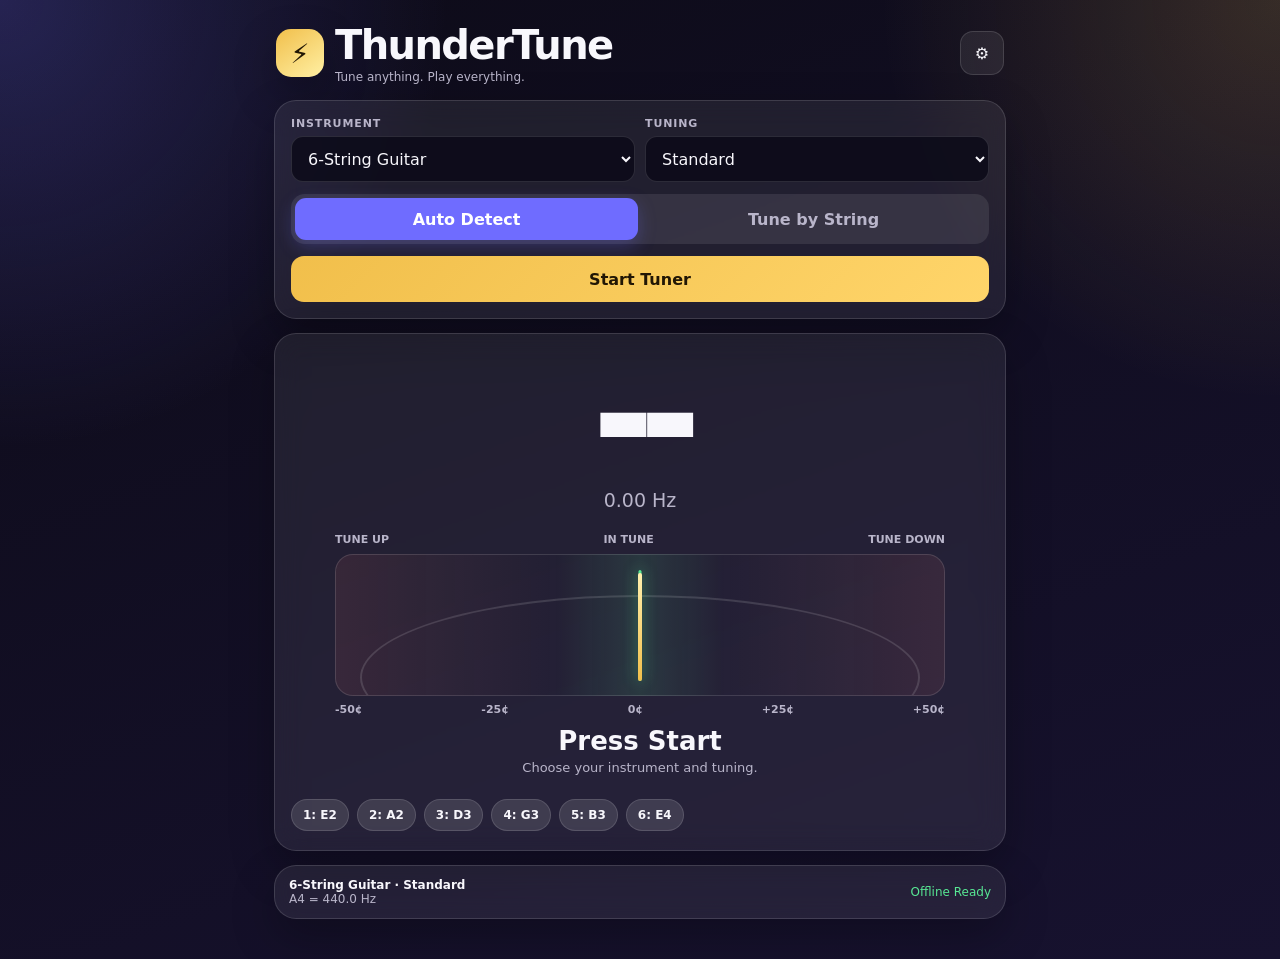
==== index.html @ f3e346d0 "Add files via upload" ====
<!DOCTYPE html>
<html lang="en">
<head>
  <meta charset="UTF-8" />
  <meta name="viewport" content="width=device-width, initial-scale=1, viewport-fit=cover" />
  <meta name="theme-color" content="#15112d" />
  <meta name="apple-mobile-web-app-capable" content="yes" />
  <meta name="apple-mobile-web-app-status-bar-style" content="black-translucent" />
  <meta name="apple-mobile-web-app-title" content="ThunderTune" />
  <link rel="manifest" href="manifest.json" />
  <link rel="apple-touch-icon" href="icons/icon-192.png" />
  <link rel="icon" href="icons/icon-192.png" />
  <link rel="stylesheet" href="styles.css" />
  <title>ThunderTune</title>
</head>
<body data-theme="thunder">
  <div class="app-shell">
    <header class="topbar">
      <div class="brand">
        <div class="brand-mark">⚡</div>
        <div>
          <h1>ThunderTune</h1>
          <p>Tune anything. Play everything.</p>
        </div>
      </div>
      <div class="top-actions">
        <button id="installBtn" class="icon-button hidden" aria-label="Install ThunderTune">⬇</button>
        <button id="settingsBtn" class="icon-button" aria-label="Open settings">⚙</button>
      </div>
    </header>

    <main>
      <section class="panel setup-panel">
        <div class="field-grid">
          <div>
            <label for="instrumentSelect">Instrument</label>
            <select id="instrumentSelect"></select>
          </div>
          <div>
            <label for="tuningSelect">Tuning</label>
            <select id="tuningSelect"></select>
          </div>
        </div>

        <div id="recentSection" class="recent-section hidden">
          <div class="section-label">Recent</div>
          <div id="recentTunings" class="chip-row"></div>
        </div>

        <div class="mode-switch" role="group" aria-label="Tuning mode">
          <button id="autoModeBtn" class="mode-btn active">Auto Detect</button>
          <button id="stringModeBtn" class="mode-btn">Tune by String</button>
        </div>

        <button id="startButton" class="primary-button">Start Tuner</button>
      </section>

      <section class="panel tuner-panel">
        <div id="autoView">
          <div class="reading-top">
            <div id="note" class="note-display">--</div>
            <div id="frequency" class="frequency-display">0.00 Hz</div>
          </div>

          <div class="meter-wrap">
            <div class="meter-words">
              <span>TUNE UP</span>
              <span>IN TUNE</span>
              <span>TUNE DOWN</span>
            </div>
            <div class="meter">
              <div class="meter-arc"></div>
              <div class="center-line"></div>
              <div id="needle" class="needle"></div>
            </div>
            <div class="cent-scale">
              <span>-50¢</span><span>-25¢</span><span>0¢</span><span>+25¢</span><span>+50¢</span>
            </div>
          </div>

          <div id="status" class="status">Press Start</div>
          <div id="substatus" class="substatus">Choose your instrument and tuning.</div>
          <div id="stringChips" class="string-chips"></div>
        </div>

        <div id="stringView" class="hidden">
          <div class="headstock-layout">
            <div class="headstock-wrap">
              <svg id="headstockSvg" viewBox="0 0 320 560" role="img" aria-label="Interactive instrument headstock">
                <defs>
                  <linearGradient id="woodGrad" x1="0" x2="1">
                    <stop offset="0%" stop-color="#5c351f"/>
                    <stop offset="50%" stop-color="#8f5a31"/>
                    <stop offset="100%" stop-color="#3f2518"/>
                  </linearGradient>
                </defs>
                <path id="headstockShape" d="M118 525 C100 400 94 280 110 155 C115 115 96 88 84 48 C125 20 195 20 236 48 C224 88 205 115 210 155 C226 280 220 400 202 525 Z"
                      fill="url(#woodGrad)" stroke="rgba(255,255,255,.25)" stroke-width="3"/>
                <text x="160" y="95" text-anchor="middle" class="svg-logo">⚡</text>
                <text x="160" y="127" text-anchor="middle" class="svg-title">THUNDERTUNE</text>
                <g id="pegLayer"></g>
                <g id="stringLayer"></g>
              </svg>
            </div>

            <div class="selected-string-card">
              <div class="eyebrow">Selected String</div>
              <div id="selectedStringNote" class="selected-note">--</div>
              <div id="selectedStringFreq" class="selected-freq">0.00 Hz target</div>
              <div id="stringModeStatus" class="mini-status">Tap a tuning peg</div>
              <div class="mini-meter">
                <div class="mini-center"></div>
                <div id="miniNeedle" class="mini-needle"></div>
              </div>
              <button id="playReferenceBtn" class="secondary-button">▶ Play Reference Tone</button>
            </div>
          </div>
        </div>
      </section>

      <section class="panel compact-footer">
        <div>
          <strong id="currentSummary">6-String Guitar · Standard</strong>
          <span id="referenceSummary">A4 = 440.0 Hz</span>
        </div>
        <span id="offlineBadge" class="offline-badge">Offline Ready</span>
      </section>
    </main>
  </div>

  <dialog id="settingsDialog">
    <div class="modal">
      <div class="modal-head">
        <h2>Settings</h2>
        <button class="icon-button" data-close="settingsDialog">✕</button>
      </div>

      <div class="settings-grid">
        <section>
          <h3>Reference Pitch</h3>
          <label for="referenceHz">A4 frequency</label>
          <input id="referenceHz" type="number" min="400" max="480" step="0.1" />
          <div class="button-row">
            <button class="secondary-button preset-hz" data-hz="440">440 Hz</button>
            <button class="secondary-button preset-hz" data-hz="432">432 Hz</button>
          </div>
        </section>

        <section>
          <h3>Appearance</h3>
          <div class="theme-grid">
            <button class="theme-choice" data-theme-choice="light">☀ Light</button>
            <button class="theme-choice" data-theme-choice="dark">🌙 Dark</button>
            <button class="theme-choice" data-theme-choice="thunder">⚡ Thunder</button>
          </div>
        </section>

        <section>
          <h3>Behavior</h3>
          <label class="toggle-row">
            <span>Auto-start last setup</span>
            <input id="autostartToggle" type="checkbox" />
          </label>
          <label class="toggle-row">
            <span>Sound & haptic feedback</span>
            <input id="feedbackToggle" type="checkbox" />
          </label>
        </section>

        <section>
          <h3>Install</h3>
          <button id="installFromSettings" class="secondary-button">Install ThunderTune</button>
          <p class="helper">On iPhone/iPad, use Safari → Share → Add to Home Screen if the install button is unavailable.</p>
        </section>

        <section>
          <h3>Custom Tunings</h3>
          <button id="manageCustomBtn" class="secondary-button">Manage Custom Tunings</button>
        </section>
      </div>

      <div class="modal-actions">
        <button id="saveSettings" class="primary-button">Save Settings</button>
      </div>
    </div>
  </dialog>

  <dialog id="customDialog">
    <div class="modal">
      <div class="modal-head">
        <h2 id="customDialogTitle">Create Custom Tuning</h2>
        <button class="icon-button" data-close="customDialog">✕</button>
      </div>

      <div class="field-grid single-mobile">
        <div>
          <label for="customName">Preset name</label>
          <input id="customName" type="text" placeholder="Example: Iris" />
        </div>
        <div>
          <label for="customInstrument">Instrument</label>
          <select id="customInstrument"></select>
        </div>
      </div>

      <div id="customRows" class="custom-rows"></div>

      <div class="modal-actions split">
        <button id="deleteCustomBtn" class="danger-button hidden">Delete</button>
        <div>
          <button id="cancelCustom" class="secondary-button">Cancel</button>
          <button id="saveCustom" class="primary-button">Save Preset</button>
        </div>
      </div>
    </div>
  </dialog>

  <dialog id="manageDialog">
    <div class="modal">
      <div class="modal-head">
        <h2>Custom Tunings</h2>
        <button class="icon-button" data-close="manageDialog">✕</button>
      </div>
      <div id="customPresetList" class="preset-list"></div>
      <div class="modal-actions">
        <button id="newCustomBtn" class="primary-button">+ New Custom Tuning</button>
      </div>
    </div>
  </dialog>

  <dialog id="inputWarningDialog">
    <div class="modal warning-modal">
      <div class="warning-icon">🎙</div>
      <h2>Position your microphone closer to your instrument</h2>
      <p>ThunderTune is having trouble hearing a clear note. Move your phone closer, reduce background noise, and play one string cleanly.</p>
      <label class="checkbox-row">
        <input id="dontShowSession" type="checkbox" />
        <span>Don’t show again this session</span>
      </label>
      <button id="warningOkBtn" class="primary-button">OK</button>
    </div>
  </dialog>

  <script src="app.js"></script>
</body>
</html>
---- styles.css ----
:root {
  --bg: #0d0b18;
  --bg2: #17122f;
  --panel: rgba(255,255,255,.075);
  --panel-strong: rgba(255,255,255,.12);
  --text: #f8f7fc;
  --muted: #b9b5ca;
  --accent: #f1bf4b;
  --accent2: #6f6cff;
  --good: #58e894;
  --danger: #ff7575;
  --border: rgba(255,255,255,.13);
  --input: rgba(10,8,22,.78);
  --shadow: 0 18px 44px rgba(0,0,0,.26);
}

body[data-theme="light"] {
  --bg: #f4f3f8;
  --bg2: #ffffff;
  --panel: rgba(255,255,255,.9);
  --panel-strong: rgba(0,0,0,.05);
  --text: #1e1b29;
  --muted: #676277;
  --accent: #bc8112;
  --accent2: #5146e5;
  --good: #168e52;
  --danger: #c93838;
  --border: rgba(0,0,0,.12);
  --input: #fff;
  --shadow: 0 14px 36px rgba(0,0,0,.10);
}

body[data-theme="dark"] {
  --bg: #0d0e12;
  --bg2: #17191f;
  --accent: #8fb7ff;
  --accent2: #7a75ff;
}

* { box-sizing: border-box; -webkit-tap-highlight-color: transparent; }

html, body {
  margin: 0;
  min-height: 100%;
  background: var(--bg);
  color: var(--text);
  font-family: Inter, ui-sans-serif, system-ui, -apple-system, BlinkMacSystemFont, "Segoe UI", sans-serif;
}

body {
  min-height: 100vh;
  background:
    radial-gradient(circle at top left, color-mix(in srgb, var(--accent2) 25%, transparent), transparent 28%),
    radial-gradient(circle at top right, color-mix(in srgb, var(--accent) 17%, transparent), transparent 25%),
    linear-gradient(160deg, var(--bg), var(--bg2));
}

button, select, input { font: inherit; }
button { touch-action: manipulation; }
.hidden { display: none !important; }

.app-shell {
  width: min(100%, 760px);
  margin: 0 auto;
  min-height: 100vh;
  padding:
    max(14px, env(safe-area-inset-top))
    14px
    max(26px, env(safe-area-inset-bottom));
}

.topbar {
  display: flex;
  align-items: center;
  justify-content: space-between;
  gap: 12px;
  padding: 8px 2px 16px;
}

.brand { display: flex; align-items: center; gap: 11px; }
.brand-mark {
  width: 48px; height: 48px; display: grid; place-items: center;
  border-radius: 15px; font-size: 27px;
  color: #211604; background: linear-gradient(145deg, var(--accent), #fff0a4);
  box-shadow: var(--shadow);
}
.brand h1 { margin: 0; font-size: clamp(28px, 7vw, 40px); letter-spacing: -.04em; }
.brand p { margin: 2px 0 0; color: var(--muted); font-size: 12px; }
.top-actions { display: flex; gap: 8px; }

.icon-button {
  border: 1px solid var(--border);
  background: var(--panel);
  color: var(--text);
  min-width: 44px; min-height: 44px;
  border-radius: 13px;
  cursor: pointer;
}

.panel {
  background: var(--panel);
  border: 1px solid var(--border);
  border-radius: 22px;
  box-shadow: var(--shadow);
  backdrop-filter: blur(14px);
  -webkit-backdrop-filter: blur(14px);
  padding: 16px;
  margin-bottom: 14px;
}

.field-grid { display: grid; grid-template-columns: 1fr 1fr; gap: 10px; }
label, .section-label, .eyebrow {
  display: block;
  color: var(--muted);
  font-size: 11px;
  text-transform: uppercase;
  letter-spacing: .08em;
  font-weight: 800;
  margin-bottom: 6px;
}

select, input[type="text"], input[type="number"] {
  width: 100%;
  min-height: 46px;
  padding: 10px 12px;
  border-radius: 12px;
  border: 1px solid var(--border);
  background: var(--input);
  color: var(--text);
  outline: none;
}

select:focus, input:focus {
  border-color: var(--accent2);
  box-shadow: 0 0 0 3px color-mix(in srgb, var(--accent2) 20%, transparent);
}

.primary-button, .secondary-button, .danger-button {
  border: 0; border-radius: 13px;
  min-height: 46px; padding: 11px 15px;
  font-weight: 850; cursor: pointer;
}
.primary-button {
  background: linear-gradient(135deg, var(--accent), #ffd56a);
  color: #211604;
}
.secondary-button {
  background: var(--panel-strong);
  color: var(--text);
  border: 1px solid var(--border);
}
.danger-button {
  background: color-mix(in srgb, var(--danger) 16%, transparent);
  color: var(--danger);
  border: 1px solid color-mix(in srgb, var(--danger) 30%, transparent);
}

#startButton { width: 100%; margin-top: 12px; }

.mode-switch {
  display: grid;
  grid-template-columns: 1fr 1fr;
  gap: 4px;
  padding: 4px;
  border-radius: 14px;
  background: color-mix(in srgb, var(--panel-strong) 75%, transparent);
  margin-top: 12px;
}
.mode-btn {
  border: 0;
  min-height: 42px;
  border-radius: 11px;
  background: transparent;
  color: var(--muted);
  font-weight: 800;
}
.mode-btn.active {
  background: var(--accent2);
  color: white;
  box-shadow: 0 6px 18px color-mix(in srgb, var(--accent2) 28%, transparent);
}

.recent-section { margin-top: 12px; }
.chip-row, .string-chips { display: flex; gap: 8px; overflow-x: auto; padding-bottom: 2px; scrollbar-width: none; }
.chip-row::-webkit-scrollbar, .string-chips::-webkit-scrollbar { display:none; }
.recent-chip, .string-chip {
  flex: 0 0 auto;
  border: 1px solid var(--border);
  background: var(--panel-strong);
  color: var(--text);
  border-radius: 999px;
  padding: 8px 11px;
  font-weight: 750;
  font-size: 12px;
}

.tuner-panel { text-align: center; }
.note-display {
  font-size: clamp(82px, 24vw, 132px);
  line-height: .95;
  font-weight: 950;
  letter-spacing: -.06em;
  margin-top: 8px;
}
.frequency-display { margin-top: 6px; font-size: 19px; color: var(--muted); }

.meter-wrap { max-width: 610px; margin: 22px auto 10px; }
.meter-words, .cent-scale {
  display: flex; justify-content: space-between; align-items: center;
  color: var(--muted); font-size: 11px; font-weight: 700;
}
.meter {
  position: relative;
  height: 142px;
  margin-top: 8px;
  border: 1px solid var(--border);
  border-radius: 18px;
  overflow: hidden;
  background: linear-gradient(90deg,
    color-mix(in srgb, var(--danger) 9%, transparent),
    transparent 36%,
    color-mix(in srgb, var(--good) 12%, transparent) 50%,
    transparent 64%,
    color-mix(in srgb, var(--danger) 9%, transparent));
}
.meter-arc {
  position:absolute; left:4%; width:92%; height:165px; top:40px;
  border: 2px solid var(--border); border-radius:50%;
}
.center-line {
  position:absolute; left:50%; top:15px; bottom:14px; width:3px;
  transform:translateX(-50%); background:var(--good); border-radius:99px;
  box-shadow:0 0 14px color-mix(in srgb, var(--good) 70%, transparent);
}
.needle {
  position:absolute; left:50%; bottom:14px; width:4px; height:108px;
  transform:translateX(-50%) rotate(0deg); transform-origin:bottom center;
  border-radius:99px; transition:transform .09s linear;
  background:linear-gradient(to top, var(--accent), #fff0ae);
}
.cent-scale { margin-top: 7px; }

.status { min-height: 34px; margin-top: 10px; font-size: 26px; font-weight: 900; }
.substatus { min-height: 21px; color: var(--muted); font-size: 13px; }
.string-chips { justify-content: flex-start; margin-top: 18px; padding-bottom: 3px; }
.string-chip.active { background: var(--accent2); color: white; }

.headstock-layout { display: grid; grid-template-columns: minmax(210px, .9fr) 1fr; gap: 14px; align-items: center; }
.headstock-wrap { display:flex; justify-content:center; max-height: 560px; }
#headstockSvg { width:100%; max-width:320px; height:auto; max-height: 62vh; }
.svg-logo { fill: #ffd669; font-size: 42px; }
.svg-title { fill: #f7e4ae; font-size: 13px; font-weight: 900; letter-spacing: 2px; }
.peg-hit { cursor:pointer; }
.peg-circle { fill: rgba(255,255,255,.09); stroke: rgba(255,255,255,.42); stroke-width: 2; }
.peg-circle.selected { fill: #695cff; stroke: #9b95ff; stroke-width: 4; }
.peg-text { fill: white; font-weight: 900; font-size: 18px; pointer-events:none; }
.string-line { stroke: rgba(244,232,203,.78); stroke-width: 2; }

.selected-string-card {
  background: var(--panel-strong);
  border: 1px solid var(--border);
  border-radius: 18px;
  padding: 16px;
  text-align: center;
}
.selected-note { font-size: 72px; line-height: 1; font-weight: 950; }
.selected-freq { color: var(--muted); margin-top: 4px; }
.mini-status { margin: 16px 0 10px; font-size: 20px; font-weight: 900; }
.mini-meter {
  position:relative; height:70px; border-radius:14px; overflow:hidden;
  background:rgba(0,0,0,.12); border:1px solid var(--border); margin-bottom:12px;
}
.mini-center { position:absolute; left:50%; top:8px; bottom:8px; width:3px; background:var(--good); }
.mini-needle { position:absolute; left:50%; bottom:8px; width:4px; height:50px; background:var(--accent); transform-origin:bottom center; transform:translateX(-50%) rotate(0deg); transition:.09s; }
#playReferenceBtn { width:100%; }

.compact-footer {
  display:flex; justify-content:space-between; align-items:center; gap:10px;
  padding:12px 14px; font-size:12px;
}
.compact-footer strong { display:block; }
.compact-footer span { color:var(--muted); }
.offline-badge { white-space:nowrap; color:var(--good)!important; }

dialog {
  width:min(94vw, 650px);
  max-height:90vh;
  overflow:auto;
  padding:0;
  border-radius:22px;
  border:1px solid var(--border);
  background:var(--bg2);
  color:var(--text);
  box-shadow:var(--shadow);
}
dialog::backdrop { background:rgba(0,0,0,.68); backdrop-filter:blur(3px); }
.modal { padding:18px; }
.modal-head { display:flex; justify-content:space-between; align-items:center; gap:10px; margin-bottom:14px; }
.modal h2 { margin:0; font-size:24px; }
.modal h3 { margin:0 0 10px; font-size:15px; }
.settings-grid { display:grid; gap:12px; }
.settings-grid section { padding:14px; border-radius:16px; background:var(--panel); border:1px solid var(--border); }
.button-row { display:flex; gap:8px; margin-top:8px; }
.theme-grid { display:grid; grid-template-columns:repeat(3,1fr); gap:8px; }
.theme-choice {
  border:1px solid var(--border); background:var(--panel-strong); color:var(--text);
  min-height:52px; border-radius:12px; font-weight:800;
}
.theme-choice.selected { outline:3px solid color-mix(in srgb, var(--accent2) 40%, transparent); border-color:var(--accent2); }
.toggle-row, .checkbox-row {
  display:flex; justify-content:space-between; align-items:center; gap:10px;
  padding:10px 0; margin:0; text-transform:none; letter-spacing:0; color:var(--text); font-size:14px;
}
.toggle-row input, .checkbox-row input { width:22px; height:22px; accent-color:var(--accent2); }
.helper { color:var(--muted); font-size:12px; line-height:1.45; margin:8px 0 0; }
.modal-actions { display:flex; justify-content:flex-end; gap:8px; margin-top:14px; }
.modal-actions.split { justify-content:space-between; }
.modal-actions.split > div { display:flex; gap:8px; }

.custom-rows { display:grid; gap:9px; margin-top:14px; }
.custom-row {
  display:grid; grid-template-columns:64px 1fr 110px; gap:8px; align-items:end;
  padding:10px; background:var(--panel); border:1px solid var(--border); border-radius:14px;
}
.custom-index { align-self:center; font-weight:900; color:var(--accent); }
.preset-list { display:grid; gap:8px; }
.preset-item {
  display:flex; justify-content:space-between; align-items:center; gap:10px;
  padding:12px; border-radius:14px; background:var(--panel); border:1px solid var(--border);
}
.preset-item small { display:block; color:var(--muted); margin-top:2px; }
.preset-actions { display:flex; gap:6px; }
.preset-actions button { min-width:40px; min-height:40px; }

.warning-modal { text-align:center; }
.warning-icon { font-size:48px; margin-bottom:6px; }
.warning-modal p { color:var(--muted); line-height:1.5; }
.warning-modal .checkbox-row { justify-content:center; }
.warning-modal .primary-button { width:100%; }

@media (max-width: 600px) {
  .field-grid { grid-template-columns:1fr; }
  .brand p { display:none; }
  .brand-mark { width:44px; height:44px; }
  .panel { border-radius:18px; }
  .headstock-layout { grid-template-columns:1fr; }
  .headstock-wrap { max-height:390px; }
  #headstockSvg { max-height:390px; }
  .selected-string-card { padding:12px; }
  .selected-note { font-size:58px; }
  .theme-grid { grid-template-columns:1fr 1fr 1fr; }
  .custom-row { grid-template-columns:54px 1fr; }
  .custom-row .freq-wrap { grid-column:2; }
  .compact-footer { align-items:flex-start; }
}

@media (orientation: landscape) and (max-height: 520px) {
  .app-shell { width:100%; max-width:1100px; padding-top:max(6px,env(safe-area-inset-top)); }
  .topbar { padding:4px 4px 8px; }
  .brand-mark { width:38px; height:38px; font-size:22px; }
  .brand h1 { font-size:24px; }
  .setup-panel { padding:10px 12px; }
  .field-grid { grid-template-columns:1fr 1fr; }
  #startButton { margin-top:8px; min-height:40px; }
  .mode-switch { margin-top:8px; }
  .tuner-panel { padding:10px 12px; }
  #autoView {
    display:grid;
    grid-template-columns:120px 1fr 170px;
    grid-template-rows:auto auto;
    gap:8px 14px;
    align-items:center;
  }
  .reading-top { grid-row:1 / span 2; }
  .note-display { font-size:74px; }
  .frequency-display { font-size:15px; }
  .meter-wrap { margin:0; }
  .meter { height:86px; }
  .meter-arc { top:24px; height:110px; }
  .needle { height:64px; bottom:10px; }
  .center-line { top:10px; bottom:10px; }
  .status { font-size:20px; margin:0; }
  .substatus { font-size:11px; }
  .string-chips { grid-column:3; grid-row:1 / span 2; margin:0; flex-wrap:wrap; justify-content:center; }
  .headstock-layout { grid-template-columns:220px 1fr; }
  #headstockSvg { max-height:330px; }
  .compact-footer { display:none; }
}
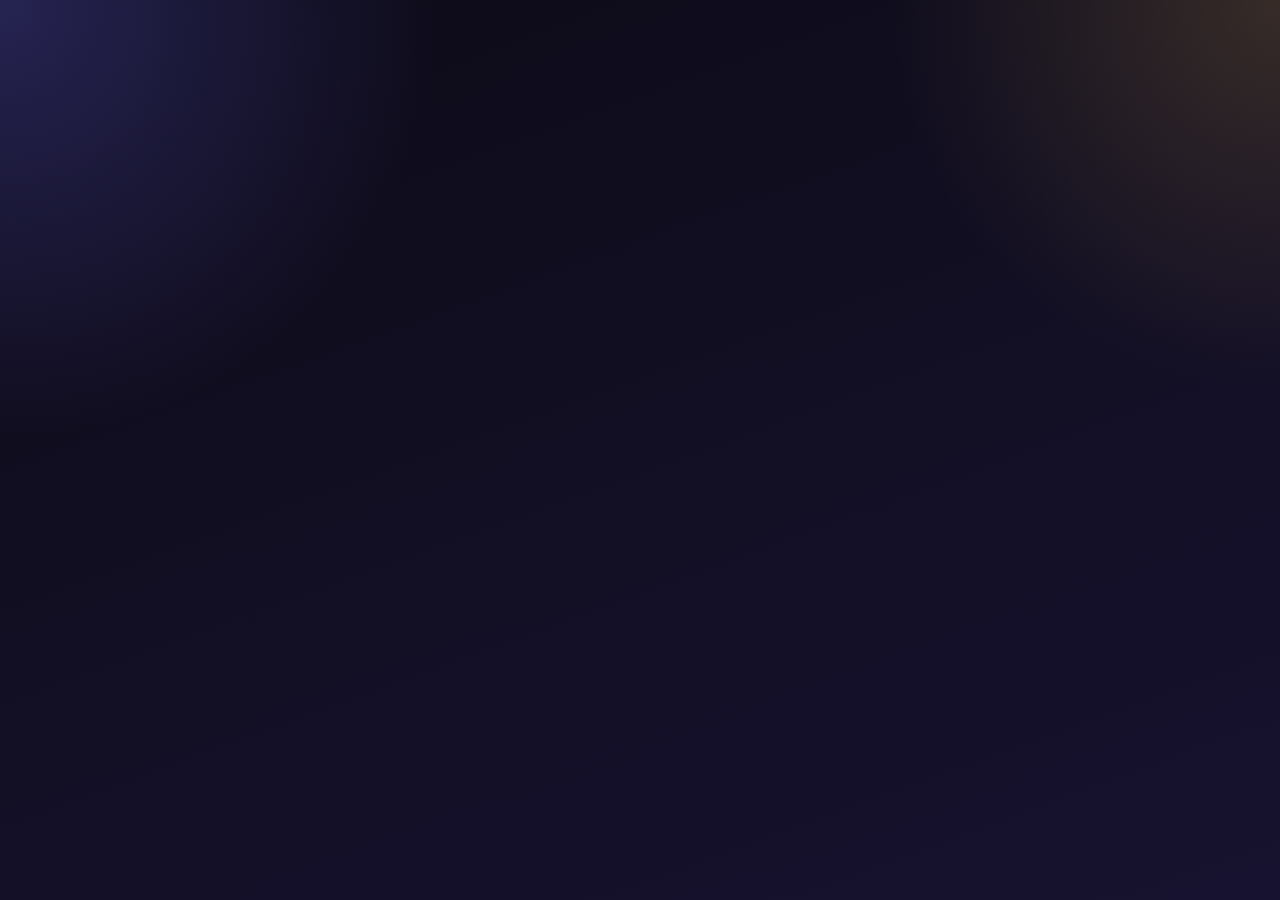
==== commit 5c4869ea: "Add files via upload" ====
--- a/index.html
+++ b/index.html
@@ -14,32 +14,83 @@
   <title>ThunderTune</title>
 </head>
 <body data-theme="thunder">
-  <div class="app-shell">
-    <header class="topbar">
-      <div class="brand">
-        <div class="brand-mark">⚡</div>
-        <div>
+  <div id="splashView" class="view splash-view">
+    <div class="splash-center">
+      <div class="pick-mark">
+        <div class="pick-bolt">⚡</div>
+      </div>
+      <h1>ThunderTune</h1>
+      <p>Tune loud. Tune right.</p>
+    </div>
+  </div>
+
+  <div id="homeView" class="view hidden">
+    <header class="home-topbar">
+      <div class="mini-brand">
+        <div class="mini-pick">⚡</div>
+        <div>
+          <h2>ThunderTune</h2>
+          <p>Choose your instrument</p>
+        </div>
+      </div>
+      <button id="homeSettingsBtn" class="icon-button" aria-label="Settings">⚙</button>
+    </header>
+
+    <main class="home-main">
+      <section class="hero-card">
+        <div class="hero-logo">
+          <div class="hero-pick"><span>⚡</span></div>
+        </div>
+        <div class="hero-text">
           <h1>ThunderTune</h1>
-          <p>Tune anything. Play everything.</p>
-        </div>
-      </div>
-      <div class="top-actions">
+          <p>Free alternate tunings, custom presets, and mobile-first tuning.</p>
+        </div>
+      </section>
+
+      <section class="panel home-panel">
+        <div class="section-header">
+          <h3>Instruments</h3>
+          <span class="helper-inline">Tap one to start tuning</span>
+        </div>
+        <div id="instrumentGrid" class="instrument-grid"></div>
+      </section>
+
+      <section id="homeRecentSection" class="panel home-panel hidden">
+        <div class="section-header">
+          <h3>Recent Tunings</h3>
+          <span class="helper-inline">Quick launch</span>
+        </div>
+        <div id="homeRecent" class="chip-row"></div>
+      </section>
+    </main>
+  </div>
+
+  <div id="tunerView" class="view hidden">
+    <header class="tuner-topbar">
+      <div class="topbar-left">
+        <button id="backBtn" class="icon-button" aria-label="Back">←</button>
+        <div class="screen-title">
+          <h2 id="instrumentTitle">Guitar</h2>
+          <p id="referenceTitle">A4 = 440.0 Hz</p>
+        </div>
+      </div>
+      <div class="topbar-right">
         <button id="installBtn" class="icon-button hidden" aria-label="Install ThunderTune">⬇</button>
-        <button id="settingsBtn" class="icon-button" aria-label="Open settings">⚙</button>
+        <button id="tunerSettingsBtn" class="icon-button" aria-label="Settings">⚙</button>
       </div>
     </header>
 
-    <main>
-      <section class="panel setup-panel">
-        <div class="field-grid">
-          <div>
-            <label for="instrumentSelect">Instrument</label>
-            <select id="instrumentSelect"></select>
-          </div>
+    <main class="tuner-main">
+      <section class="panel control-panel">
+        <div class="control-grid">
           <div>
             <label for="tuningSelect">Tuning</label>
             <select id="tuningSelect"></select>
           </div>
+          <div>
+            <label for="startButton">Microphone</label>
+            <button id="startButton" class="primary-button">Start Tuner</button>
+          </div>
         </div>
 
         <div id="recentSection" class="recent-section hidden">
@@ -47,83 +98,66 @@
           <div id="recentTunings" class="chip-row"></div>
         </div>
 
-        <div class="mode-switch" role="group" aria-label="Tuning mode">
+        <div class="mode-toggle" role="group" aria-label="Tuning mode">
           <button id="autoModeBtn" class="mode-btn active">Auto Detect</button>
           <button id="stringModeBtn" class="mode-btn">Tune by String</button>
         </div>
-
-        <button id="startButton" class="primary-button">Start Tuner</button>
-      </section>
-
-      <section class="panel tuner-panel">
-        <div id="autoView">
-          <div class="reading-top">
-            <div id="note" class="note-display">--</div>
-            <div id="frequency" class="frequency-display">0.00 Hz</div>
-          </div>
-
-          <div class="meter-wrap">
-            <div class="meter-words">
-              <span>TUNE UP</span>
-              <span>IN TUNE</span>
-              <span>TUNE DOWN</span>
+      </section>
+
+      <section class="panel unified-panel">
+        <div class="unified-layout">
+          <div class="headstock-panel">
+            <svg id="headstockSvg" viewBox="0 0 320 600" role="img" aria-label="Interactive instrument headstock">
+              <defs>
+                <linearGradient id="woodGrad" x1="0" x2="1">
+                  <stop offset="0%" stop-color="#5f361f"/>
+                  <stop offset="50%" stop-color="#935c32"/>
+                  <stop offset="100%" stop-color="#412618"/>
+                </linearGradient>
+              </defs>
+              <g id="instrumentBase"></g>
+              <g id="stringLayer"></g>
+              <g id="pegLayer"></g>
+            </svg>
+          </div>
+
+          <div class="tuner-panel">
+            <div class="reading-block">
+              <div id="note" class="note-display">--</div>
+              <div id="frequency" class="frequency-display">0.00 Hz</div>
+              <div id="status" class="status">Press Start</div>
+              <div id="substatus" class="substatus">Choose a tuning and start the mic.</div>
             </div>
-            <div class="meter">
-              <div class="meter-arc"></div>
-              <div class="center-line"></div>
-              <div id="needle" class="needle"></div>
+
+            <div class="meter-wrap">
+              <div class="meter-words">
+                <span>TUNE UP</span>
+                <span>IN TUNE</span>
+                <span>TUNE DOWN</span>
+              </div>
+              <div class="meter">
+                <div class="meter-arc"></div>
+                <div class="center-line"></div>
+                <div id="needle" class="needle"></div>
+              </div>
+              <div class="cent-scale">
+                <span>-50¢</span><span>-25¢</span><span>0¢</span><span>+25¢</span><span>+50¢</span>
+              </div>
             </div>
-            <div class="cent-scale">
-              <span>-50¢</span><span>-25¢</span><span>0¢</span><span>+25¢</span><span>+50¢</span>
-            </div>
-          </div>
-
-          <div id="status" class="status">Press Start</div>
-          <div id="substatus" class="substatus">Choose your instrument and tuning.</div>
-          <div id="stringChips" class="string-chips"></div>
-        </div>
-
-        <div id="stringView" class="hidden">
-          <div class="headstock-layout">
-            <div class="headstock-wrap">
-              <svg id="headstockSvg" viewBox="0 0 320 560" role="img" aria-label="Interactive instrument headstock">
-                <defs>
-                  <linearGradient id="woodGrad" x1="0" x2="1">
-                    <stop offset="0%" stop-color="#5c351f"/>
-                    <stop offset="50%" stop-color="#8f5a31"/>
-                    <stop offset="100%" stop-color="#3f2518"/>
-                  </linearGradient>
-                </defs>
-                <path id="headstockShape" d="M118 525 C100 400 94 280 110 155 C115 115 96 88 84 48 C125 20 195 20 236 48 C224 88 205 115 210 155 C226 280 220 400 202 525 Z"
-                      fill="url(#woodGrad)" stroke="rgba(255,255,255,.25)" stroke-width="3"/>
-                <text x="160" y="95" text-anchor="middle" class="svg-logo">⚡</text>
-                <text x="160" y="127" text-anchor="middle" class="svg-title">THUNDERTUNE</text>
-                <g id="pegLayer"></g>
-                <g id="stringLayer"></g>
-              </svg>
-            </div>
-
-            <div class="selected-string-card">
-              <div class="eyebrow">Selected String</div>
+
+            <div class="selected-box">
+              <div class="selected-header">
+                <span class="eyebrow">Selected String</span>
+                <button id="playReferenceBtn" class="secondary-button">▶ Tone</button>
+              </div>
               <div id="selectedStringNote" class="selected-note">--</div>
               <div id="selectedStringFreq" class="selected-freq">0.00 Hz target</div>
-              <div id="stringModeStatus" class="mini-status">Tap a tuning peg</div>
-              <div class="mini-meter">
-                <div class="mini-center"></div>
-                <div id="miniNeedle" class="mini-needle"></div>
-              </div>
-              <button id="playReferenceBtn" class="secondary-button">▶ Play Reference Tone</button>
+              <div id="stringModeHint" class="string-mode-hint">In Tune by String mode, tap a peg to pick the string you want.</div>
             </div>
-          </div>
-        </div>
-      </section>
-
-      <section class="panel compact-footer">
-        <div>
-          <strong id="currentSummary">6-String Guitar · Standard</strong>
-          <span id="referenceSummary">A4 = 440.0 Hz</span>
-        </div>
-        <span id="offlineBadge" class="offline-badge">Offline Ready</span>
+
+            <div id="stringChips" class="string-chips"></div>
+          </div>
+        </div>
       </section>
     </main>
   </div>
@@ -158,7 +192,7 @@
         <section>
           <h3>Behavior</h3>
           <label class="toggle-row">
-            <span>Auto-start last setup</span>
+            <span>Open last instrument screen on launch</span>
             <input id="autostartToggle" type="checkbox" />
           </label>
           <label class="toggle-row">
@@ -170,7 +204,9 @@
         <section>
           <h3>Install</h3>
           <button id="installFromSettings" class="secondary-button">Install ThunderTune</button>
-          <p class="helper">On iPhone/iPad, use Safari → Share → Add to Home Screen if the install button is unavailable.</p>
+          <p class="helper">
+            On iPhone/iPad, if the install button does not appear, open ThunderTune in Safari and choose Share → Add to Home Screen.
+          </p>
         </section>
 
         <section>
@@ -192,7 +228,7 @@
         <button class="icon-button" data-close="customDialog">✕</button>
       </div>
 
-      <div class="field-grid single-mobile">
+      <div class="field-grid custom-head-grid">
         <div>
           <label for="customName">Preset name</label>
           <input id="customName" type="text" placeholder="Example: Iris" />
--- a/styles.css
+++ b/styles.css
@@ -5,7 +5,7 @@
   --panel: rgba(255,255,255,.075);
   --panel-strong: rgba(255,255,255,.12);
   --text: #f8f7fc;
-  --muted: #b9b5ca;
+  --muted: #bbb8ca;
   --accent: #f1bf4b;
   --accent2: #6f6cff;
   --good: #58e894;
@@ -14,376 +14,194 @@
   --input: rgba(10,8,22,.78);
   --shadow: 0 18px 44px rgba(0,0,0,.26);
 }
-
 body[data-theme="light"] {
   --bg: #f4f3f8;
   --bg2: #ffffff;
-  --panel: rgba(255,255,255,.9);
+  --panel: rgba(255,255,255,.92);
   --panel-strong: rgba(0,0,0,.05);
   --text: #1e1b29;
-  --muted: #676277;
+  --muted: #686278;
   --accent: #bc8112;
   --accent2: #5146e5;
   --good: #168e52;
   --danger: #c93838;
   --border: rgba(0,0,0,.12);
-  --input: #fff;
+  --input: #ffffff;
   --shadow: 0 14px 36px rgba(0,0,0,.10);
 }
-
 body[data-theme="dark"] {
   --bg: #0d0e12;
   --bg2: #17191f;
   --accent: #8fb7ff;
   --accent2: #7a75ff;
 }
-
 * { box-sizing: border-box; -webkit-tap-highlight-color: transparent; }
-
-html, body {
-  margin: 0;
-  min-height: 100%;
-  background: var(--bg);
-  color: var(--text);
-  font-family: Inter, ui-sans-serif, system-ui, -apple-system, BlinkMacSystemFont, "Segoe UI", sans-serif;
-}
-
+html, body { margin: 0; width: 100%; height: 100%; }
 body {
-  min-height: 100vh;
+  overflow: hidden;
   background:
     radial-gradient(circle at top left, color-mix(in srgb, var(--accent2) 25%, transparent), transparent 28%),
     radial-gradient(circle at top right, color-mix(in srgb, var(--accent) 17%, transparent), transparent 25%),
     linear-gradient(160deg, var(--bg), var(--bg2));
-}
-
+  color: var(--text);
+  font-family: Inter, ui-sans-serif, system-ui, -apple-system, BlinkMacSystemFont, "Segoe UI", sans-serif;
+}
 button, select, input { font: inherit; }
 button { touch-action: manipulation; }
 .hidden { display: none !important; }
-
-.app-shell {
-  width: min(100%, 760px);
-  margin: 0 auto;
-  min-height: 100vh;
-  padding:
-    max(14px, env(safe-area-inset-top))
-    14px
-    max(26px, env(safe-area-inset-bottom));
-}
-
-.topbar {
-  display: flex;
-  align-items: center;
-  justify-content: space-between;
-  gap: 12px;
-  padding: 8px 2px 16px;
-}
-
-.brand { display: flex; align-items: center; gap: 11px; }
-.brand-mark {
-  width: 48px; height: 48px; display: grid; place-items: center;
-  border-radius: 15px; font-size: 27px;
-  color: #211604; background: linear-gradient(145deg, var(--accent), #fff0a4);
-  box-shadow: var(--shadow);
-}
-.brand h1 { margin: 0; font-size: clamp(28px, 7vw, 40px); letter-spacing: -.04em; }
-.brand p { margin: 2px 0 0; color: var(--muted); font-size: 12px; }
-.top-actions { display: flex; gap: 8px; }
-
-.icon-button {
-  border: 1px solid var(--border);
-  background: var(--panel);
-  color: var(--text);
-  min-width: 44px; min-height: 44px;
-  border-radius: 13px;
-  cursor: pointer;
-}
-
-.panel {
-  background: var(--panel);
-  border: 1px solid var(--border);
-  border-radius: 22px;
-  box-shadow: var(--shadow);
-  backdrop-filter: blur(14px);
-  -webkit-backdrop-filter: blur(14px);
-  padding: 16px;
-  margin-bottom: 14px;
-}
-
+.view { position: fixed; inset: 0; padding: max(12px, env(safe-area-inset-top)) 12px max(16px, env(safe-area-inset-bottom)); }
+.splash-view {
+  display: grid; place-items: center;
+  background: radial-gradient(circle at center, rgba(111,108,255,.22), transparent 35%), linear-gradient(180deg, var(--bg), var(--bg2));
+  z-index: 5; animation: splashFade 1.9s ease forwards;
+}
+@keyframes splashFade { 0% { opacity: 1; } 80% { opacity: 1; } 100% { opacity: 0; visibility: hidden; } }
+.splash-center { text-align: center; animation: riseIn 1s ease both; }
+@keyframes riseIn { from { opacity: 0; transform: translateY(20px) scale(.95); } to { opacity: 1; transform: translateY(0) scale(1); } }
+.pick-mark, .hero-pick {
+  width: 118px; height: 118px; margin: 0 auto 16px; display: grid; place-items: center;
+  border-radius: 42% 42% 50% 50% / 36% 36% 64% 64%; background: linear-gradient(145deg, var(--accent), #ffe28b); box-shadow: 0 16px 42px rgba(0,0,0,.28);
+}
+.pick-bolt, .hero-pick span { font-size: 54px; color: #211604; }
+.splash-center h1 { margin: 0; font-size: clamp(38px, 10vw, 60px); letter-spacing: -.05em; }
+.splash-center p { margin: 8px 0 0; color: var(--muted); font-size: 16px; }
+.home-topbar, .tuner-topbar { display: flex; align-items: center; justify-content: space-between; gap: 10px; margin-bottom: 10px; }
+.home-main, .tuner-main { height: calc(100dvh - max(12px, env(safe-area-inset-top)) - max(16px, env(safe-area-inset-bottom)) - 58px); overflow: hidden; }
+.mini-brand, .topbar-left { display: flex; align-items: center; gap: 10px; }
+.mini-pick {
+  width: 42px; height: 42px; display: grid; place-items: center; border-radius: 14px;
+  background: linear-gradient(145deg, var(--accent), #ffe28b); color: #211604; font-size: 24px; box-shadow: var(--shadow);
+}
+.mini-brand h2, .screen-title h2 { margin: 0; font-size: 24px; letter-spacing: -.03em; }
+.mini-brand p, .screen-title p { margin: 2px 0 0; color: var(--muted); font-size: 12px; }
+.icon-button { min-width: 44px; min-height: 44px; border-radius: 13px; border: 1px solid var(--border); background: var(--panel); color: var(--text); cursor: pointer; }
+.hero-card, .panel { background: var(--panel); border: 1px solid var(--border); border-radius: 22px; box-shadow: var(--shadow); backdrop-filter: blur(14px); -webkit-backdrop-filter: blur(14px); }
+.hero-card { display: grid; grid-template-columns: 100px 1fr; gap: 14px; padding: 16px; margin-bottom: 12px; }
+.hero-logo { display: grid; place-items: center; }
+.hero-pick { width: 86px; height: 86px; margin: 0; }
+.hero-text h1 { margin: 0; font-size: clamp(28px, 7vw, 38px); letter-spacing: -.05em; }
+.hero-text p { margin: 6px 0 0; color: var(--muted); line-height: 1.45; }
+.home-panel { padding: 14px; margin-bottom: 10px; }
+.section-header { display: flex; align-items: baseline; justify-content: space-between; gap: 10px; margin-bottom: 12px; }
+.section-header h3 { margin: 0; font-size: 16px; }
+.helper-inline, .helper { color: var(--muted); font-size: 12px; line-height: 1.45; }
+.instrument-grid { display: grid; grid-template-columns: 1fr 1fr; gap: 10px; }
+.instrument-card {
+  border: 1px solid var(--border); background: var(--panel-strong); color: var(--text); border-radius: 18px; padding: 14px 12px; min-height: 88px;
+  text-align: left; display: flex; flex-direction: column; justify-content: center; gap: 6px; cursor: pointer;
+}
+.instrument-card .emoji { font-size: 22px; }
+.instrument-card strong { font-size: 15px; }
+.instrument-card span { color: var(--muted); font-size: 12px; }
+.chip-row, .string-chips { display: flex; gap: 8px; overflow-x: auto; scrollbar-width: none; }
+.chip-row::-webkit-scrollbar, .string-chips::-webkit-scrollbar { display: none; }
+.recent-chip, .string-chip { flex: 0 0 auto; border: 1px solid var(--border); background: var(--panel-strong); color: var(--text); border-radius: 999px; padding: 8px 11px; font-weight: 750; font-size: 12px; }
+.string-chip.active { background: var(--accent2); color: white; }
+.control-panel { padding: 12px; margin-bottom: 10px; }
+.control-grid { display: grid; grid-template-columns: 1fr 140px; gap: 10px; }
+label, .section-label, .eyebrow { display: block; color: var(--muted); font-size: 11px; text-transform: uppercase; letter-spacing: .08em; font-weight: 800; margin-bottom: 6px; }
+select, input[type="text"], input[type="number"] { width: 100%; min-height: 44px; padding: 10px 12px; border-radius: 12px; border: 1px solid var(--border); background: var(--input); color: var(--text); outline: none; }
+select:focus, input:focus { border-color: var(--accent2); box-shadow: 0 0 0 3px color-mix(in srgb, var(--accent2) 20%, transparent); }
+.primary-button, .secondary-button, .danger-button { min-height: 44px; border-radius: 12px; border: 0; font-weight: 850; cursor: pointer; padding: 10px 14px; }
+.primary-button { background: linear-gradient(135deg, var(--accent), #ffd56a); color: #211604; }
+.secondary-button { background: var(--panel-strong); color: var(--text); border: 1px solid var(--border); }
+.danger-button { background: color-mix(in srgb, var(--danger) 16%, transparent); color: var(--danger); border: 1px solid color-mix(in srgb, var(--danger) 30%, transparent); }
+.mode-toggle { display: grid; grid-template-columns: 1fr 1fr; gap: 4px; padding: 4px; border-radius: 14px; background: color-mix(in srgb, var(--panel-strong) 75%, transparent); margin-top: 12px; }
+.mode-btn { min-height: 40px; border: 0; border-radius: 11px; background: transparent; color: var(--muted); font-weight: 800; }
+.mode-btn.active { background: var(--accent2); color: white; box-shadow: 0 6px 18px color-mix(in srgb, var(--accent2) 28%, transparent); }
+.recent-section { margin-top: 10px; }
+.unified-panel { height: calc(100% - 138px); padding: 12px; overflow: hidden; }
+.unified-layout { height: 100%; display: grid; grid-template-columns: minmax(156px, 42%) 1fr; gap: 12px; overflow: hidden; }
+.headstock-panel, .tuner-panel { min-height: 0; }
+.headstock-panel { background: color-mix(in srgb, var(--panel-strong) 78%, transparent); border: 1px solid var(--border); border-radius: 18px; padding: 8px; display: grid; place-items: center; }
+#headstockSvg { width: 100%; height: 100%; max-height: 100%; }
+.tuner-panel { display: grid; grid-template-rows: auto auto auto 1fr; gap: 10px; min-height: 0; }
+.reading-block { text-align: center; }
+.note-display { font-size: clamp(62px, 16vw, 108px); line-height: .94; font-weight: 950; letter-spacing: -.06em; }
+.frequency-display { margin-top: 4px; font-size: 18px; color: var(--muted); }
+.status { margin-top: 10px; min-height: 30px; font-size: 24px; font-weight: 900; }
+.substatus { min-height: 20px; color: var(--muted); font-size: 12px; }
+.meter-words, .cent-scale { display: flex; justify-content: space-between; align-items: center; color: var(--muted); font-size: 11px; font-weight: 700; }
+.meter { position: relative; height: 118px; margin-top: 8px; border: 1px solid var(--border); border-radius: 18px; overflow: hidden; background: linear-gradient(90deg, color-mix(in srgb, var(--danger) 9%, transparent), transparent 36%, color-mix(in srgb, var(--good) 12%, transparent) 50%, transparent 64%, color-mix(in srgb, var(--danger) 9%, transparent)); }
+.meter-arc { position: absolute; left: 4%; width: 92%; height: 138px; top: 30px; border: 2px solid var(--border); border-radius: 50%; }
+.center-line { position: absolute; left: 50%; top: 12px; bottom: 12px; width: 3px; transform: translateX(-50%); background: var(--good); border-radius: 99px; box-shadow: 0 0 14px color-mix(in srgb, var(--good) 70%, transparent); }
+.needle { position: absolute; left: 50%; bottom: 12px; width: 4px; height: 86px; transform: translateX(-50%) rotate(0deg); transform-origin: bottom center; border-radius: 99px; transition: transform .09s linear; background: linear-gradient(to top, var(--accent), #fff0ae); }
+.cent-scale { margin-top: 7px; }
+.selected-box { border: 1px solid var(--border); background: color-mix(in srgb, var(--panel-strong) 80%, transparent); border-radius: 16px; padding: 10px; }
+.selected-header { display: flex; justify-content: space-between; align-items: center; gap: 8px; }
+.selected-note { font-size: 44px; line-height: .95; font-weight: 950; margin-top: 4px; }
+.selected-freq { color: var(--muted); font-size: 13px; margin-top: 2px; }
+.string-mode-hint { color: var(--muted); font-size: 12px; line-height: 1.4; margin-top: 8px; }
+.string-chips { align-self: end; padding-bottom: 2px; }
+.svg-logo { fill: #ffe08b; font-size: 32px; font-weight: 900; }
+.svg-sub { fill: #f3e9c9; font-size: 10px; letter-spacing: 1.5px; font-weight: 900; }
+.wood-shape { fill: url(#woodGrad); stroke: rgba(255,255,255,.23); stroke-width: 3; }
+.neck-shape { fill: rgba(88,57,37,.95); stroke: rgba(255,255,255,.16); stroke-width: 2; }
+.peg-hit { cursor: pointer; }
+.peg-circle { fill: rgba(255,255,255,.10); stroke: rgba(255,255,255,.44); stroke-width: 2; }
+.peg-circle.selected { fill: color-mix(in srgb, var(--accent2) 90%, transparent); stroke: #a19bff; stroke-width: 4; }
+.peg-text { fill: white; font-weight: 900; font-size: 14px; pointer-events: none; }
+.string-line { stroke: rgba(247,237,205,.78); stroke-width: 1.8; }
+dialog { width: min(94vw, 650px); max-height: 90vh; overflow: auto; border-radius: 22px; border: 1px solid var(--border); background: var(--bg2); color: var(--text); box-shadow: var(--shadow); padding: 0; }
+dialog::backdrop { background: rgba(0,0,0,.68); backdrop-filter: blur(3px); }
+.modal { padding: 18px; }
+.modal-head { display: flex; justify-content: space-between; align-items: center; gap: 10px; margin-bottom: 14px; }
+.modal h2 { margin: 0; font-size: 24px; }
+.modal h3 { margin: 0 0 10px; font-size: 15px; }
+.settings-grid { display: grid; gap: 12px; }
+.settings-grid section { padding: 14px; border-radius: 16px; background: var(--panel); border: 1px solid var(--border); }
+.button-row { display: flex; gap: 8px; margin-top: 8px; }
+.theme-grid { display: grid; grid-template-columns: repeat(3,1fr); gap: 8px; }
+.theme-choice { border: 1px solid var(--border); background: var(--panel-strong); color: var(--text); min-height: 52px; border-radius: 12px; font-weight: 800; }
+.theme-choice.selected { outline: 3px solid color-mix(in srgb, var(--accent2) 40%, transparent); border-color: var(--accent2); }
+.toggle-row, .checkbox-row { display: flex; justify-content: space-between; align-items: center; gap: 10px; padding: 10px 0; margin: 0; text-transform: none; letter-spacing: 0; color: var(--text); font-size: 14px; }
+.toggle-row input, .checkbox-row input { width: 22px; height: 22px; accent-color: var(--accent2); }
 .field-grid { display: grid; grid-template-columns: 1fr 1fr; gap: 10px; }
-label, .section-label, .eyebrow {
-  display: block;
-  color: var(--muted);
-  font-size: 11px;
-  text-transform: uppercase;
-  letter-spacing: .08em;
-  font-weight: 800;
-  margin-bottom: 6px;
-}
-
-select, input[type="text"], input[type="number"] {
-  width: 100%;
-  min-height: 46px;
-  padding: 10px 12px;
-  border-radius: 12px;
-  border: 1px solid var(--border);
-  background: var(--input);
-  color: var(--text);
-  outline: none;
-}
-
-select:focus, input:focus {
-  border-color: var(--accent2);
-  box-shadow: 0 0 0 3px color-mix(in srgb, var(--accent2) 20%, transparent);
-}
-
-.primary-button, .secondary-button, .danger-button {
-  border: 0; border-radius: 13px;
-  min-height: 46px; padding: 11px 15px;
-  font-weight: 850; cursor: pointer;
-}
-.primary-button {
-  background: linear-gradient(135deg, var(--accent), #ffd56a);
-  color: #211604;
-}
-.secondary-button {
-  background: var(--panel-strong);
-  color: var(--text);
-  border: 1px solid var(--border);
-}
-.danger-button {
-  background: color-mix(in srgb, var(--danger) 16%, transparent);
-  color: var(--danger);
-  border: 1px solid color-mix(in srgb, var(--danger) 30%, transparent);
-}
-
-#startButton { width: 100%; margin-top: 12px; }
-
-.mode-switch {
-  display: grid;
-  grid-template-columns: 1fr 1fr;
-  gap: 4px;
-  padding: 4px;
-  border-radius: 14px;
-  background: color-mix(in srgb, var(--panel-strong) 75%, transparent);
-  margin-top: 12px;
-}
-.mode-btn {
-  border: 0;
-  min-height: 42px;
-  border-radius: 11px;
-  background: transparent;
-  color: var(--muted);
-  font-weight: 800;
-}
-.mode-btn.active {
-  background: var(--accent2);
-  color: white;
-  box-shadow: 0 6px 18px color-mix(in srgb, var(--accent2) 28%, transparent);
-}
-
-.recent-section { margin-top: 12px; }
-.chip-row, .string-chips { display: flex; gap: 8px; overflow-x: auto; padding-bottom: 2px; scrollbar-width: none; }
-.chip-row::-webkit-scrollbar, .string-chips::-webkit-scrollbar { display:none; }
-.recent-chip, .string-chip {
-  flex: 0 0 auto;
-  border: 1px solid var(--border);
-  background: var(--panel-strong);
-  color: var(--text);
-  border-radius: 999px;
-  padding: 8px 11px;
-  font-weight: 750;
-  font-size: 12px;
-}
-
-.tuner-panel { text-align: center; }
-.note-display {
-  font-size: clamp(82px, 24vw, 132px);
-  line-height: .95;
-  font-weight: 950;
-  letter-spacing: -.06em;
-  margin-top: 8px;
-}
-.frequency-display { margin-top: 6px; font-size: 19px; color: var(--muted); }
-
-.meter-wrap { max-width: 610px; margin: 22px auto 10px; }
-.meter-words, .cent-scale {
-  display: flex; justify-content: space-between; align-items: center;
-  color: var(--muted); font-size: 11px; font-weight: 700;
-}
-.meter {
-  position: relative;
-  height: 142px;
-  margin-top: 8px;
-  border: 1px solid var(--border);
-  border-radius: 18px;
-  overflow: hidden;
-  background: linear-gradient(90deg,
-    color-mix(in srgb, var(--danger) 9%, transparent),
-    transparent 36%,
-    color-mix(in srgb, var(--good) 12%, transparent) 50%,
-    transparent 64%,
-    color-mix(in srgb, var(--danger) 9%, transparent));
-}
-.meter-arc {
-  position:absolute; left:4%; width:92%; height:165px; top:40px;
-  border: 2px solid var(--border); border-radius:50%;
-}
-.center-line {
-  position:absolute; left:50%; top:15px; bottom:14px; width:3px;
-  transform:translateX(-50%); background:var(--good); border-radius:99px;
-  box-shadow:0 0 14px color-mix(in srgb, var(--good) 70%, transparent);
-}
-.needle {
-  position:absolute; left:50%; bottom:14px; width:4px; height:108px;
-  transform:translateX(-50%) rotate(0deg); transform-origin:bottom center;
-  border-radius:99px; transition:transform .09s linear;
-  background:linear-gradient(to top, var(--accent), #fff0ae);
-}
-.cent-scale { margin-top: 7px; }
-
-.status { min-height: 34px; margin-top: 10px; font-size: 26px; font-weight: 900; }
-.substatus { min-height: 21px; color: var(--muted); font-size: 13px; }
-.string-chips { justify-content: flex-start; margin-top: 18px; padding-bottom: 3px; }
-.string-chip.active { background: var(--accent2); color: white; }
-
-.headstock-layout { display: grid; grid-template-columns: minmax(210px, .9fr) 1fr; gap: 14px; align-items: center; }
-.headstock-wrap { display:flex; justify-content:center; max-height: 560px; }
-#headstockSvg { width:100%; max-width:320px; height:auto; max-height: 62vh; }
-.svg-logo { fill: #ffd669; font-size: 42px; }
-.svg-title { fill: #f7e4ae; font-size: 13px; font-weight: 900; letter-spacing: 2px; }
-.peg-hit { cursor:pointer; }
-.peg-circle { fill: rgba(255,255,255,.09); stroke: rgba(255,255,255,.42); stroke-width: 2; }
-.peg-circle.selected { fill: #695cff; stroke: #9b95ff; stroke-width: 4; }
-.peg-text { fill: white; font-weight: 900; font-size: 18px; pointer-events:none; }
-.string-line { stroke: rgba(244,232,203,.78); stroke-width: 2; }
-
-.selected-string-card {
-  background: var(--panel-strong);
-  border: 1px solid var(--border);
-  border-radius: 18px;
-  padding: 16px;
-  text-align: center;
-}
-.selected-note { font-size: 72px; line-height: 1; font-weight: 950; }
-.selected-freq { color: var(--muted); margin-top: 4px; }
-.mini-status { margin: 16px 0 10px; font-size: 20px; font-weight: 900; }
-.mini-meter {
-  position:relative; height:70px; border-radius:14px; overflow:hidden;
-  background:rgba(0,0,0,.12); border:1px solid var(--border); margin-bottom:12px;
-}
-.mini-center { position:absolute; left:50%; top:8px; bottom:8px; width:3px; background:var(--good); }
-.mini-needle { position:absolute; left:50%; bottom:8px; width:4px; height:50px; background:var(--accent); transform-origin:bottom center; transform:translateX(-50%) rotate(0deg); transition:.09s; }
-#playReferenceBtn { width:100%; }
-
-.compact-footer {
-  display:flex; justify-content:space-between; align-items:center; gap:10px;
-  padding:12px 14px; font-size:12px;
-}
-.compact-footer strong { display:block; }
-.compact-footer span { color:var(--muted); }
-.offline-badge { white-space:nowrap; color:var(--good)!important; }
-
-dialog {
-  width:min(94vw, 650px);
-  max-height:90vh;
-  overflow:auto;
-  padding:0;
-  border-radius:22px;
-  border:1px solid var(--border);
-  background:var(--bg2);
-  color:var(--text);
-  box-shadow:var(--shadow);
-}
-dialog::backdrop { background:rgba(0,0,0,.68); backdrop-filter:blur(3px); }
-.modal { padding:18px; }
-.modal-head { display:flex; justify-content:space-between; align-items:center; gap:10px; margin-bottom:14px; }
-.modal h2 { margin:0; font-size:24px; }
-.modal h3 { margin:0 0 10px; font-size:15px; }
-.settings-grid { display:grid; gap:12px; }
-.settings-grid section { padding:14px; border-radius:16px; background:var(--panel); border:1px solid var(--border); }
-.button-row { display:flex; gap:8px; margin-top:8px; }
-.theme-grid { display:grid; grid-template-columns:repeat(3,1fr); gap:8px; }
-.theme-choice {
-  border:1px solid var(--border); background:var(--panel-strong); color:var(--text);
-  min-height:52px; border-radius:12px; font-weight:800;
-}
-.theme-choice.selected { outline:3px solid color-mix(in srgb, var(--accent2) 40%, transparent); border-color:var(--accent2); }
-.toggle-row, .checkbox-row {
-  display:flex; justify-content:space-between; align-items:center; gap:10px;
-  padding:10px 0; margin:0; text-transform:none; letter-spacing:0; color:var(--text); font-size:14px;
-}
-.toggle-row input, .checkbox-row input { width:22px; height:22px; accent-color:var(--accent2); }
-.helper { color:var(--muted); font-size:12px; line-height:1.45; margin:8px 0 0; }
-.modal-actions { display:flex; justify-content:flex-end; gap:8px; margin-top:14px; }
-.modal-actions.split { justify-content:space-between; }
-.modal-actions.split > div { display:flex; gap:8px; }
-
-.custom-rows { display:grid; gap:9px; margin-top:14px; }
-.custom-row {
-  display:grid; grid-template-columns:64px 1fr 110px; gap:8px; align-items:end;
-  padding:10px; background:var(--panel); border:1px solid var(--border); border-radius:14px;
-}
-.custom-index { align-self:center; font-weight:900; color:var(--accent); }
-.preset-list { display:grid; gap:8px; }
-.preset-item {
-  display:flex; justify-content:space-between; align-items:center; gap:10px;
-  padding:12px; border-radius:14px; background:var(--panel); border:1px solid var(--border);
-}
-.preset-item small { display:block; color:var(--muted); margin-top:2px; }
-.preset-actions { display:flex; gap:6px; }
-.preset-actions button { min-width:40px; min-height:40px; }
-
-.warning-modal { text-align:center; }
-.warning-icon { font-size:48px; margin-bottom:6px; }
-.warning-modal p { color:var(--muted); line-height:1.5; }
-.warning-modal .checkbox-row { justify-content:center; }
-.warning-modal .primary-button { width:100%; }
-
+.custom-rows { display: grid; gap: 9px; margin-top: 14px; }
+.custom-row { display: grid; grid-template-columns: 64px 1fr 110px; gap: 8px; align-items: end; padding: 10px; background: var(--panel); border: 1px solid var(--border); border-radius: 14px; }
+.custom-index { align-self: center; font-weight: 900; color: var(--accent); }
+.modal-actions { display: flex; justify-content: flex-end; gap: 8px; margin-top: 14px; }
+.modal-actions.split { justify-content: space-between; }
+.modal-actions.split > div { display: flex; gap: 8px; }
+.preset-list { display: grid; gap: 8px; }
+.preset-item { display: flex; justify-content: space-between; align-items: center; gap: 10px; padding: 12px; border-radius: 14px; background: var(--panel); border: 1px solid var(--border); }
+.preset-item small { display: block; color: var(--muted); margin-top: 2px; }
+.preset-actions { display: flex; gap: 6px; }
+.warning-modal { text-align: center; }
+.warning-icon { font-size: 48px; margin-bottom: 6px; }
 @media (max-width: 600px) {
-  .field-grid { grid-template-columns:1fr; }
-  .brand p { display:none; }
-  .brand-mark { width:44px; height:44px; }
-  .panel { border-radius:18px; }
-  .headstock-layout { grid-template-columns:1fr; }
-  .headstock-wrap { max-height:390px; }
-  #headstockSvg { max-height:390px; }
-  .selected-string-card { padding:12px; }
-  .selected-note { font-size:58px; }
-  .theme-grid { grid-template-columns:1fr 1fr 1fr; }
-  .custom-row { grid-template-columns:54px 1fr; }
-  .custom-row .freq-wrap { grid-column:2; }
-  .compact-footer { align-items:flex-start; }
-}
-
-@media (orientation: landscape) and (max-height: 520px) {
-  .app-shell { width:100%; max-width:1100px; padding-top:max(6px,env(safe-area-inset-top)); }
-  .topbar { padding:4px 4px 8px; }
-  .brand-mark { width:38px; height:38px; font-size:22px; }
-  .brand h1 { font-size:24px; }
-  .setup-panel { padding:10px 12px; }
-  .field-grid { grid-template-columns:1fr 1fr; }
-  #startButton { margin-top:8px; min-height:40px; }
-  .mode-switch { margin-top:8px; }
-  .tuner-panel { padding:10px 12px; }
-  #autoView {
-    display:grid;
-    grid-template-columns:120px 1fr 170px;
-    grid-template-rows:auto auto;
-    gap:8px 14px;
-    align-items:center;
-  }
-  .reading-top { grid-row:1 / span 2; }
-  .note-display { font-size:74px; }
-  .frequency-display { font-size:15px; }
-  .meter-wrap { margin:0; }
-  .meter { height:86px; }
-  .meter-arc { top:24px; height:110px; }
-  .needle { height:64px; bottom:10px; }
-  .center-line { top:10px; bottom:10px; }
-  .status { font-size:20px; margin:0; }
-  .substatus { font-size:11px; }
-  .string-chips { grid-column:3; grid-row:1 / span 2; margin:0; flex-wrap:wrap; justify-content:center; }
-  .headstock-layout { grid-template-columns:220px 1fr; }
-  #headstockSvg { max-height:330px; }
-  .compact-footer { display:none; }
-}
+  .control-grid { grid-template-columns: 1fr 128px; }
+  .unified-layout { grid-template-columns: 44% 56%; }
+  .meter { height: 104px; }
+  .meter-arc { height: 122px; top: 28px; }
+  .needle { height: 76px; }
+  .selected-note { font-size: 40px; }
+  .field-grid, .custom-head-grid { grid-template-columns: 1fr; }
+  .custom-row { grid-template-columns: 54px 1fr; }
+  .custom-row .freq-wrap { grid-column: 2; }
+}
+@media (max-width: 420px) {
+  .control-grid { grid-template-columns: 1fr 118px; }
+  .unified-panel { height: calc(100% - 136px); padding: 10px; }
+  .unified-layout { gap: 8px; }
+  .note-display { font-size: 56px; }
+  .frequency-display { font-size: 16px; }
+  .status { font-size: 20px; }
+  .substatus, .string-mode-hint, .selected-freq { font-size: 11px; }
+  .meter { height: 96px; }
+  .meter-arc { height: 112px; top: 28px; }
+  .needle { height: 68px; }
+  .selected-note { font-size: 34px; }
+}
+@media (orientation: landscape) {
+  .home-main { display: grid; grid-template-columns: 1.1fr 1fr; gap: 12px; }
+  .hero-card { margin-bottom: 0; align-self: stretch; }
+  .home-panel { margin-bottom: 0; }
+  .unified-layout { grid-template-columns: 34% 66%; }
+  .control-grid { grid-template-columns: 1fr 136px; }
+  .tuner-panel { display: grid; grid-template-columns: 1fr 1fr; grid-template-rows: auto auto 1fr; align-items: start; }
+  .reading-block { grid-column: 1; }
+  .meter-wrap { grid-column: 2; }
+  .selected-box { grid-column: 1; }
+  .string-chips { grid-column: 2; align-self: end; flex-wrap: wrap; overflow-x: visible; }
+}
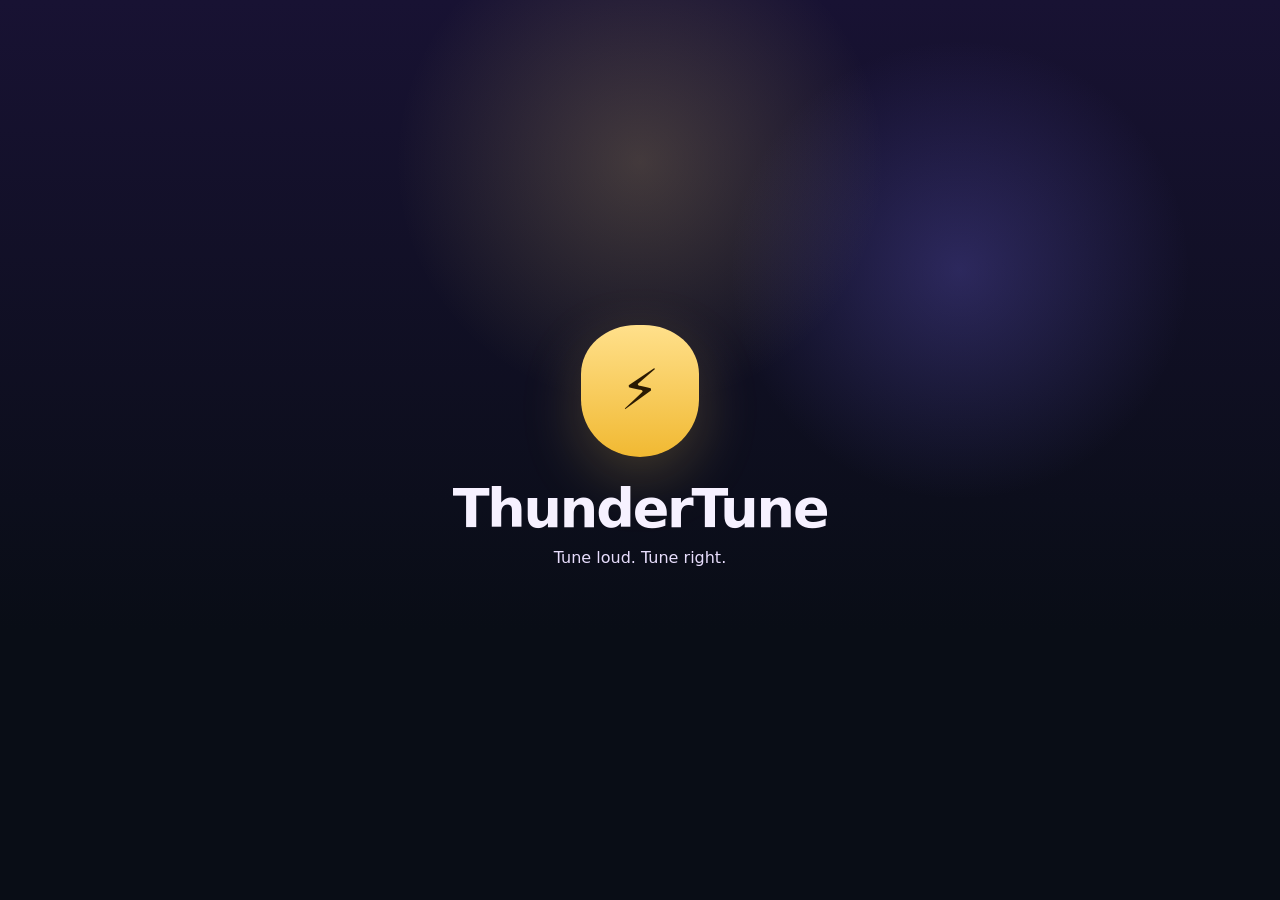
==== commit e95331a8: "Add files via upload" ====
--- a/index.html
+++ b/index.html
@@ -107,18 +107,11 @@
       <section class="panel unified-panel">
         <div class="unified-layout">
           <div class="headstock-panel">
-            <svg id="headstockSvg" viewBox="0 0 320 600" role="img" aria-label="Interactive instrument headstock">
-              <defs>
-                <linearGradient id="woodGrad" x1="0" x2="1">
-                  <stop offset="0%" stop-color="#5f361f"/>
-                  <stop offset="50%" stop-color="#935c32"/>
-                  <stop offset="100%" stop-color="#412618"/>
-                </linearGradient>
-              </defs>
-              <g id="instrumentBase"></g>
-              <g id="stringLayer"></g>
-              <g id="pegLayer"></g>
-            </svg>
+            <div id="headstockBoard" class="headstock-board" role="img" aria-label="Interactive instrument headstock">
+              <img id="headstockImage" class="headstock-image" alt="" />
+              <svg id="headstockOverlay" class="headstock-overlay" viewBox="0 0 100 100" preserveAspectRatio="none" aria-hidden="true"></svg>
+              <div id="headstockButtons" class="headstock-buttons"></div>
+            </div>
           </div>
 
           <div class="tuner-panel">
--- a/styles.css
+++ b/styles.css
@@ -1,93 +1,148 @@
 
 :root {
+  --bg: #f5f7fb;
+  --bg2: #eef2f8;
+  --panel: rgba(255,255,255,.84);
+  --panel-strong: rgba(255,255,255,.95);
+  --text: #131626;
+  --muted: #5e6378;
+  --border: rgba(20,26,44,.10);
+  --accent: #ffcf55;
+  --accent2: #6653ff;
+  --good: #11b77f;
+  --danger: #ff5e5e;
+  --input: rgba(255,255,255,.92);
+  --shadow: 0 22px 60px rgba(19,22,38,.14);
+}
+body[data-theme="dark"] {
+  --bg: #090d16;
+  --bg2: #111726;
+  --panel: rgba(19,25,40,.86);
+  --panel-strong: rgba(22,29,46,.97);
+  --text: #f6f8ff;
+  --muted: #a8afc7;
+  --border: rgba(255,255,255,.11);
+  --accent: #f6c95f;
+  --accent2: #7f8dff;
+  --good: #31d79a;
+  --danger: #ff7c7c;
+  --input: rgba(15,21,34,.95);
+  --shadow: 0 28px 70px rgba(0,0,0,.35);
+}
+body[data-theme="thunder"] {
   --bg: #0d0b18;
-  --bg2: #17122f;
-  --panel: rgba(255,255,255,.075);
-  --panel-strong: rgba(255,255,255,.12);
-  --text: #f8f7fc;
-  --muted: #bbb8ca;
-  --accent: #f1bf4b;
-  --accent2: #6f6cff;
-  --good: #58e894;
-  --danger: #ff7575;
-  --border: rgba(255,255,255,.13);
-  --input: rgba(10,8,22,.78);
-  --shadow: 0 18px 44px rgba(0,0,0,.26);
-}
-body[data-theme="light"] {
-  --bg: #f4f3f8;
-  --bg2: #ffffff;
-  --panel: rgba(255,255,255,.92);
-  --panel-strong: rgba(0,0,0,.05);
-  --text: #1e1b29;
-  --muted: #686278;
-  --accent: #bc8112;
-  --accent2: #5146e5;
-  --good: #168e52;
-  --danger: #c93838;
-  --border: rgba(0,0,0,.12);
-  --input: #ffffff;
-  --shadow: 0 14px 36px rgba(0,0,0,.10);
-}
-body[data-theme="dark"] {
-  --bg: #0d0e12;
-  --bg2: #17191f;
-  --accent: #8fb7ff;
-  --accent2: #7a75ff;
-}
-* { box-sizing: border-box; -webkit-tap-highlight-color: transparent; }
-html, body { margin: 0; width: 100%; height: 100%; }
+  --bg2: #17122d;
+  --panel: rgba(27,22,50,.84);
+  --panel-strong: rgba(34,28,63,.96);
+  --text: #f6f1ff;
+  --muted: #bbb4d5;
+  --border: rgba(255,255,255,.10);
+  --accent: #ffd25f;
+  --accent2: #7c71ff;
+  --good: #34dc9c;
+  --danger: #ff8b8b;
+  --input: rgba(15,13,29,.95);
+  --shadow: 0 28px 70px rgba(1,0,10,.45);
+}
+* { box-sizing: border-box; }
+html { min-height: 100%; background: var(--bg); }
 body {
-  overflow: hidden;
+  margin: 0;
+  min-height: 100vh;
+  min-height: 100svh;
+  min-height: 100dvh;
   background:
-    radial-gradient(circle at top left, color-mix(in srgb, var(--accent2) 25%, transparent), transparent 28%),
-    radial-gradient(circle at top right, color-mix(in srgb, var(--accent) 17%, transparent), transparent 25%),
-    linear-gradient(160deg, var(--bg), var(--bg2));
+    radial-gradient(circle at top right, rgba(255,213,106,.08), transparent 30%),
+    radial-gradient(circle at top left, rgba(124,113,255,.10), transparent 26%),
+    var(--bg);
   color: var(--text);
   font-family: Inter, ui-sans-serif, system-ui, -apple-system, BlinkMacSystemFont, "Segoe UI", sans-serif;
+  overflow-x: hidden;
 }
 button, select, input { font: inherit; }
-button { touch-action: manipulation; }
 .hidden { display: none !important; }
-.view { position: fixed; inset: 0; padding: max(12px, env(safe-area-inset-top)) 12px max(16px, env(safe-area-inset-bottom)); }
+.view {
+  min-height: 100vh;
+  min-height: 100svh;
+  min-height: 100dvh;
+  padding: max(12px, env(safe-area-inset-top)) 12px calc(12px + env(safe-area-inset-bottom)) 12px;
+  display: flex;
+  flex-direction: column;
+}
 .splash-view {
+  position: fixed;
+  inset: 0;
+  z-index: 20;
+  justify-content: center;
+  align-items: center;
+  background:
+    radial-gradient(circle at 50% 18%, rgba(255,221,125,.20), transparent 25%),
+    radial-gradient(circle at 75% 30%, rgba(124,113,255,.25), transparent 20%),
+    linear-gradient(180deg, #181233, #090d16 70%);
+  transition: opacity .45s ease, visibility .45s ease;
+  padding-bottom: max(20px, env(safe-area-inset-bottom));
+}
+.splash-view.hidden { opacity: 0; visibility: hidden; }
+.splash-center { text-align: center; }
+.pick-mark, .hero-pick, .mini-pick {
   display: grid; place-items: center;
-  background: radial-gradient(circle at center, rgba(111,108,255,.22), transparent 35%), linear-gradient(180deg, var(--bg), var(--bg2));
-  z-index: 5; animation: splashFade 1.9s ease forwards;
-}
-@keyframes splashFade { 0% { opacity: 1; } 80% { opacity: 1; } 100% { opacity: 0; visibility: hidden; } }
-.splash-center { text-align: center; animation: riseIn 1s ease both; }
-@keyframes riseIn { from { opacity: 0; transform: translateY(20px) scale(.95); } to { opacity: 1; transform: translateY(0) scale(1); } }
-.pick-mark, .hero-pick {
-  width: 118px; height: 118px; margin: 0 auto 16px; display: grid; place-items: center;
-  border-radius: 42% 42% 50% 50% / 36% 36% 64% 64%; background: linear-gradient(145deg, var(--accent), #ffe28b); box-shadow: 0 16px 42px rgba(0,0,0,.28);
-}
-.pick-bolt, .hero-pick span { font-size: 54px; color: #211604; }
-.splash-center h1 { margin: 0; font-size: clamp(38px, 10vw, 60px); letter-spacing: -.05em; }
-.splash-center p { margin: 8px 0 0; color: var(--muted); font-size: 16px; }
-.home-topbar, .tuner-topbar { display: flex; align-items: center; justify-content: space-between; gap: 10px; margin-bottom: 10px; }
-.home-main, .tuner-main { height: calc(100dvh - max(12px, env(safe-area-inset-top)) - max(16px, env(safe-area-inset-bottom)) - 58px); overflow: hidden; }
-.mini-brand, .topbar-left { display: flex; align-items: center; gap: 10px; }
-.mini-pick {
-  width: 42px; height: 42px; display: grid; place-items: center; border-radius: 14px;
-  background: linear-gradient(145deg, var(--accent), #ffe28b); color: #211604; font-size: 24px; box-shadow: var(--shadow);
-}
-.mini-brand h2, .screen-title h2 { margin: 0; font-size: 24px; letter-spacing: -.03em; }
-.mini-brand p, .screen-title p { margin: 2px 0 0; color: var(--muted); font-size: 12px; }
-.icon-button { min-width: 44px; min-height: 44px; border-radius: 13px; border: 1px solid var(--border); background: var(--panel); color: var(--text); cursor: pointer; }
-.hero-card, .panel { background: var(--panel); border: 1px solid var(--border); border-radius: 22px; box-shadow: var(--shadow); backdrop-filter: blur(14px); -webkit-backdrop-filter: blur(14px); }
-.hero-card { display: grid; grid-template-columns: 100px 1fr; gap: 14px; padding: 16px; margin-bottom: 12px; }
-.hero-logo { display: grid; place-items: center; }
-.hero-pick { width: 86px; height: 86px; margin: 0; }
-.hero-text h1 { margin: 0; font-size: clamp(28px, 7vw, 38px); letter-spacing: -.05em; }
-.hero-text p { margin: 6px 0 0; color: var(--muted); line-height: 1.45; }
-.home-panel { padding: 14px; margin-bottom: 10px; }
-.section-header { display: flex; align-items: baseline; justify-content: space-between; gap: 10px; margin-bottom: 12px; }
-.section-header h3 { margin: 0; font-size: 16px; }
+  background: linear-gradient(180deg, #ffe08b, #f1b932);
+  color: #2a1a03;
+  font-weight: 900;
+  box-shadow: 0 20px 60px rgba(255,208,90,.22);
+}
+.pick-mark { width: 118px; height: 132px; border-radius: 58% 58% 62% 62% / 46% 46% 54% 54%; margin: 0 auto 20px; }
+.pick-bolt { font-size: 56px; transform: translateY(-2px); }
+.splash-center h1 { margin: 0; font-size: clamp(34px, 8vw, 54px); letter-spacing: -.04em; }
+.splash-center p { margin: 8px 0 0; color: #e8defd; font-size: 16px; }
+.home-topbar, .tuner-topbar {
+  display: flex; justify-content: space-between; align-items: center; gap: 10px;
+  margin-bottom: 12px;
+}
+.topbar-left, .topbar-right, .mini-brand { display: flex; align-items: center; gap: 10px; }
+.mini-pick { width: 38px; height: 42px; border-radius: 55% 55% 60% 60% / 46% 46% 54% 54%; font-size: 18px; }
+.mini-brand h2, .screen-title h2 { margin: 0; font-size: 17px; line-height: 1.1; }
+.mini-brand p, .screen-title p { margin: 3px 0 0; color: var(--muted); font-size: 12px; }
+.icon-button {
+  width: 44px; height: 44px; border-radius: 14px; border: 1px solid var(--border);
+  background: color-mix(in srgb, var(--panel-strong) 88%, transparent); color: var(--text);
+  cursor: pointer; display: grid; place-items: center; font-size: 19px;
+}
+.home-main, .tuner-main {
+  flex: 1;
+  display: flex;
+  flex-direction: column;
+  gap: 12px;
+  min-height: 0;
+}
+.panel {
+  border: 1px solid var(--border);
+  background: var(--panel);
+  backdrop-filter: blur(16px);
+  -webkit-backdrop-filter: blur(16px);
+  border-radius: 22px;
+  box-shadow: var(--shadow);
+}
+.hero-card {
+  display: grid; grid-template-columns: 76px 1fr; gap: 14px;
+  align-items: center; padding: 16px;
+  border-radius: 22px; border: 1px solid var(--border);
+  background: linear-gradient(135deg, color-mix(in srgb, var(--panel-strong) 88%, transparent), color-mix(in srgb, var(--panel) 82%, transparent));
+  box-shadow: var(--shadow);
+}
+.hero-pick { width: 76px; height: 86px; border-radius: 58% 58% 62% 62% / 46% 46% 54% 54%; font-size: 34px; }
+.hero-text h1 { margin: 0; font-size: 28px; letter-spacing: -.04em; }
+.hero-text p { margin: 7px 0 0; color: var(--muted); font-size: 14px; line-height: 1.45; }
+.home-panel { padding: 14px; }
+.section-header { display: flex; justify-content: space-between; align-items: baseline; gap: 8px; margin-bottom: 12px; }
+.section-header h3 { margin: 0; font-size: 17px; }
 .helper-inline, .helper { color: var(--muted); font-size: 12px; line-height: 1.45; }
-.instrument-grid { display: grid; grid-template-columns: 1fr 1fr; gap: 10px; }
+.instrument-grid {
+  display: grid; grid-template-columns: repeat(auto-fit, minmax(135px, 1fr)); gap: 10px;
+}
 .instrument-card {
-  border: 1px solid var(--border); background: var(--panel-strong); color: var(--text); border-radius: 18px; padding: 14px 12px; min-height: 88px;
+  border: 1px solid var(--border); background: var(--panel-strong); color: var(--text);
+  border-radius: 18px; padding: 14px 12px; min-height: 88px;
   text-align: left; display: flex; flex-direction: column; justify-content: center; gap: 6px; cursor: pointer;
 }
 .instrument-card .emoji { font-size: 22px; }
@@ -95,53 +150,162 @@
 .instrument-card span { color: var(--muted); font-size: 12px; }
 .chip-row, .string-chips { display: flex; gap: 8px; overflow-x: auto; scrollbar-width: none; }
 .chip-row::-webkit-scrollbar, .string-chips::-webkit-scrollbar { display: none; }
-.recent-chip, .string-chip { flex: 0 0 auto; border: 1px solid var(--border); background: var(--panel-strong); color: var(--text); border-radius: 999px; padding: 8px 11px; font-weight: 750; font-size: 12px; }
+.recent-chip, .string-chip {
+  flex: 0 0 auto; border: 1px solid var(--border); background: var(--panel-strong); color: var(--text);
+  border-radius: 999px; padding: 8px 11px; font-weight: 750; font-size: 12px;
+}
 .string-chip.active { background: var(--accent2); color: white; }
-.control-panel { padding: 12px; margin-bottom: 10px; }
+.control-panel { padding: 12px; }
 .control-grid { display: grid; grid-template-columns: 1fr 140px; gap: 10px; }
-label, .section-label, .eyebrow { display: block; color: var(--muted); font-size: 11px; text-transform: uppercase; letter-spacing: .08em; font-weight: 800; margin-bottom: 6px; }
-select, input[type="text"], input[type="number"] { width: 100%; min-height: 44px; padding: 10px 12px; border-radius: 12px; border: 1px solid var(--border); background: var(--input); color: var(--text); outline: none; }
+label, .section-label, .eyebrow {
+  display: block; color: var(--muted); font-size: 11px; text-transform: uppercase;
+  letter-spacing: .08em; font-weight: 800; margin-bottom: 6px;
+}
+select, input[type="text"], input[type="number"] {
+  width: 100%; min-height: 44px; padding: 10px 12px; border-radius: 12px;
+  border: 1px solid var(--border); background: var(--input); color: var(--text); outline: none;
+}
 select:focus, input:focus { border-color: var(--accent2); box-shadow: 0 0 0 3px color-mix(in srgb, var(--accent2) 20%, transparent); }
-.primary-button, .secondary-button, .danger-button { min-height: 44px; border-radius: 12px; border: 0; font-weight: 850; cursor: pointer; padding: 10px 14px; }
+.primary-button, .secondary-button, .danger-button {
+  min-height: 44px; border-radius: 12px; border: 0; font-weight: 850; cursor: pointer; padding: 10px 14px;
+}
 .primary-button { background: linear-gradient(135deg, var(--accent), #ffd56a); color: #211604; }
 .secondary-button { background: var(--panel-strong); color: var(--text); border: 1px solid var(--border); }
-.danger-button { background: color-mix(in srgb, var(--danger) 16%, transparent); color: var(--danger); border: 1px solid color-mix(in srgb, var(--danger) 30%, transparent); }
-.mode-toggle { display: grid; grid-template-columns: 1fr 1fr; gap: 4px; padding: 4px; border-radius: 14px; background: color-mix(in srgb, var(--panel-strong) 75%, transparent); margin-top: 12px; }
+.danger-button {
+  background: color-mix(in srgb, var(--danger) 16%, transparent); color: var(--danger);
+  border: 1px solid color-mix(in srgb, var(--danger) 30%, transparent);
+}
+.mode-toggle {
+  display: grid; grid-template-columns: 1fr 1fr; gap: 4px; padding: 4px;
+  border-radius: 14px; background: color-mix(in srgb, var(--panel-strong) 75%, transparent); margin-top: 12px;
+}
 .mode-btn { min-height: 40px; border: 0; border-radius: 11px; background: transparent; color: var(--muted); font-weight: 800; }
 .mode-btn.active { background: var(--accent2); color: white; box-shadow: 0 6px 18px color-mix(in srgb, var(--accent2) 28%, transparent); }
 .recent-section { margin-top: 10px; }
-.unified-panel { height: calc(100% - 138px); padding: 12px; overflow: hidden; }
-.unified-layout { height: 100%; display: grid; grid-template-columns: minmax(156px, 42%) 1fr; gap: 12px; overflow: hidden; }
+.unified-panel {
+  flex: 1;
+  min-height: 0;
+  padding: 12px;
+  overflow: hidden;
+}
+.unified-layout {
+  height: 100%;
+  display: grid;
+  grid-template-columns: minmax(170px, 42%) 1fr;
+  gap: 12px;
+  min-height: 0;
+}
 .headstock-panel, .tuner-panel { min-height: 0; }
-.headstock-panel { background: color-mix(in srgb, var(--panel-strong) 78%, transparent); border: 1px solid var(--border); border-radius: 18px; padding: 8px; display: grid; place-items: center; }
-#headstockSvg { width: 100%; height: 100%; max-height: 100%; }
-.tuner-panel { display: grid; grid-template-rows: auto auto auto 1fr; gap: 10px; min-height: 0; }
+.headstock-panel {
+  background: color-mix(in srgb, var(--panel-strong) 78%, transparent);
+  border: 1px solid var(--border);
+  border-radius: 18px;
+  padding: 8px;
+  display: flex;
+  align-items: center;
+  justify-content: center;
+  min-width: 0;
+}
+.headstock-board {
+  position: relative;
+  width: 100%;
+  max-height: 100%;
+  border-radius: 16px;
+  overflow: hidden;
+  background: linear-gradient(180deg, rgba(255,255,255,.04), rgba(255,255,255,.01));
+}
+.headstock-image {
+  display: block;
+  width: 100%;
+  height: 100%;
+  object-fit: contain;
+  object-position: center;
+  user-select: none;
+  pointer-events: none;
+}
+.headstock-image.bass-horizontal { object-fit: contain; }
+.headstock-overlay,
+.headstock-buttons {
+  position: absolute;
+  inset: 0;
+}
+.headstock-overlay { z-index: 1; overflow: visible; }
+.headstock-buttons { z-index: 2; }
+.headstock-link {
+  stroke: rgba(255,255,255,.66);
+  stroke-width: 2.4;
+}
+.headstock-link.active { stroke: var(--accent); stroke-width: 3; }
+.peg-dot {
+  fill: rgba(255,255,255,.18);
+  stroke: rgba(255,255,255,.55);
+  stroke-width: 1.6;
+}
+.peg-dot.active {
+  fill: color-mix(in srgb, var(--accent2) 85%, transparent);
+  stroke: #c8c3ff;
+  stroke-width: 2.8;
+}
+.note-bubble {
+  position: absolute;
+  transform: translate(-50%, -50%);
+  border-radius: 999px;
+  border: 1px solid rgba(255,255,255,.22);
+  background: color-mix(in srgb, var(--panel-strong) 92%, transparent);
+  color: var(--text);
+  display: flex;
+  align-items: center;
+  justify-content: center;
+  font-weight: 900;
+  box-shadow: 0 10px 24px rgba(0,0,0,.14);
+  cursor: pointer;
+  user-select: none;
+}
+.note-bubble.active {
+  background: var(--accent2);
+  color: white;
+  border-color: #c8c3ff;
+  box-shadow: 0 0 0 3px color-mix(in srgb, var(--accent2) 24%, transparent), 0 10px 24px rgba(0,0,0,.18);
+}
+.note-bubble.compact { font-size: 12px; }
+.note-bubble.tiny { font-size: 11px; }
+.tuner-panel {
+  display: grid;
+  grid-template-rows: auto auto auto minmax(0, auto);
+  gap: 10px;
+  min-height: 0;
+}
 .reading-block { text-align: center; }
 .note-display { font-size: clamp(62px, 16vw, 108px); line-height: .94; font-weight: 950; letter-spacing: -.06em; }
 .frequency-display { margin-top: 4px; font-size: 18px; color: var(--muted); }
 .status { margin-top: 10px; min-height: 30px; font-size: 24px; font-weight: 900; }
 .substatus { min-height: 20px; color: var(--muted); font-size: 12px; }
 .meter-words, .cent-scale { display: flex; justify-content: space-between; align-items: center; color: var(--muted); font-size: 11px; font-weight: 700; }
-.meter { position: relative; height: 118px; margin-top: 8px; border: 1px solid var(--border); border-radius: 18px; overflow: hidden; background: linear-gradient(90deg, color-mix(in srgb, var(--danger) 9%, transparent), transparent 36%, color-mix(in srgb, var(--good) 12%, transparent) 50%, transparent 64%, color-mix(in srgb, var(--danger) 9%, transparent)); }
+.meter {
+  position: relative; height: 118px; margin-top: 8px; border: 1px solid var(--border); border-radius: 18px; overflow: hidden;
+  background: linear-gradient(90deg, color-mix(in srgb, var(--danger) 9%, transparent), transparent 36%, color-mix(in srgb, var(--good) 12%, transparent) 50%, transparent 64%, color-mix(in srgb, var(--danger) 9%, transparent));
+}
 .meter-arc { position: absolute; left: 4%; width: 92%; height: 138px; top: 30px; border: 2px solid var(--border); border-radius: 50%; }
-.center-line { position: absolute; left: 50%; top: 12px; bottom: 12px; width: 3px; transform: translateX(-50%); background: var(--good); border-radius: 99px; box-shadow: 0 0 14px color-mix(in srgb, var(--good) 70%, transparent); }
-.needle { position: absolute; left: 50%; bottom: 12px; width: 4px; height: 86px; transform: translateX(-50%) rotate(0deg); transform-origin: bottom center; border-radius: 99px; transition: transform .09s linear; background: linear-gradient(to top, var(--accent), #fff0ae); }
+.center-line {
+  position: absolute; left: 50%; top: 12px; bottom: 12px; width: 3px; transform: translateX(-50%);
+  background: var(--good); border-radius: 99px; box-shadow: 0 0 14px color-mix(in srgb, var(--good) 70%, transparent);
+}
+.needle {
+  position: absolute; left: 50%; bottom: 12px; width: 4px; height: 86px;
+  transform: translateX(-50%) rotate(0deg); transform-origin: bottom center;
+  border-radius: 99px; transition: transform .09s linear; background: linear-gradient(to top, var(--accent), #fff0ae);
+}
 .cent-scale { margin-top: 7px; }
-.selected-box { border: 1px solid var(--border); background: color-mix(in srgb, var(--panel-strong) 80%, transparent); border-radius: 16px; padding: 10px; }
+.selected-box {
+  border: 1px solid var(--border);
+  background: color-mix(in srgb, var(--panel-strong) 80%, transparent);
+  border-radius: 16px; padding: 10px;
+}
 .selected-header { display: flex; justify-content: space-between; align-items: center; gap: 8px; }
 .selected-note { font-size: 44px; line-height: .95; font-weight: 950; margin-top: 4px; }
 .selected-freq { color: var(--muted); font-size: 13px; margin-top: 2px; }
 .string-mode-hint { color: var(--muted); font-size: 12px; line-height: 1.4; margin-top: 8px; }
 .string-chips { align-self: end; padding-bottom: 2px; }
-.svg-logo { fill: #ffe08b; font-size: 32px; font-weight: 900; }
-.svg-sub { fill: #f3e9c9; font-size: 10px; letter-spacing: 1.5px; font-weight: 900; }
-.wood-shape { fill: url(#woodGrad); stroke: rgba(255,255,255,.23); stroke-width: 3; }
-.neck-shape { fill: rgba(88,57,37,.95); stroke: rgba(255,255,255,.16); stroke-width: 2; }
-.peg-hit { cursor: pointer; }
-.peg-circle { fill: rgba(255,255,255,.10); stroke: rgba(255,255,255,.44); stroke-width: 2; }
-.peg-circle.selected { fill: color-mix(in srgb, var(--accent2) 90%, transparent); stroke: #a19bff; stroke-width: 4; }
-.peg-text { fill: white; font-weight: 900; font-size: 14px; pointer-events: none; }
-.string-line { stroke: rgba(247,237,205,.78); stroke-width: 1.8; }
 dialog { width: min(94vw, 650px); max-height: 90vh; overflow: auto; border-radius: 22px; border: 1px solid var(--border); background: var(--bg2); color: var(--text); box-shadow: var(--shadow); padding: 0; }
 dialog::backdrop { background: rgba(0,0,0,.68); backdrop-filter: blur(3px); }
 .modal { padding: 18px; }
@@ -154,7 +318,10 @@
 .theme-grid { display: grid; grid-template-columns: repeat(3,1fr); gap: 8px; }
 .theme-choice { border: 1px solid var(--border); background: var(--panel-strong); color: var(--text); min-height: 52px; border-radius: 12px; font-weight: 800; }
 .theme-choice.selected { outline: 3px solid color-mix(in srgb, var(--accent2) 40%, transparent); border-color: var(--accent2); }
-.toggle-row, .checkbox-row { display: flex; justify-content: space-between; align-items: center; gap: 10px; padding: 10px 0; margin: 0; text-transform: none; letter-spacing: 0; color: var(--text); font-size: 14px; }
+.toggle-row, .checkbox-row {
+  display: flex; justify-content: space-between; align-items: center; gap: 10px; padding: 10px 0; margin: 0;
+  text-transform: none; letter-spacing: 0; color: var(--text); font-size: 14px;
+}
 .toggle-row input, .checkbox-row input { width: 22px; height: 22px; accent-color: var(--accent2); }
 .field-grid { display: grid; grid-template-columns: 1fr 1fr; gap: 10px; }
 .custom-rows { display: grid; gap: 9px; margin-top: 14px; }
@@ -169,7 +336,8 @@
 .preset-actions { display: flex; gap: 6px; }
 .warning-modal { text-align: center; }
 .warning-icon { font-size: 48px; margin-bottom: 6px; }
-@media (max-width: 600px) {
+
+@media (max-width: 760px) {
   .control-grid { grid-template-columns: 1fr 128px; }
   .unified-layout { grid-template-columns: 44% 56%; }
   .meter { height: 104px; }
@@ -180,10 +348,12 @@
   .custom-row { grid-template-columns: 54px 1fr; }
   .custom-row .freq-wrap { grid-column: 2; }
 }
-@media (max-width: 420px) {
+@media (max-width: 560px) {
+  .view { padding-left: 10px; padding-right: 10px; }
   .control-grid { grid-template-columns: 1fr 118px; }
-  .unified-panel { height: calc(100% - 136px); padding: 10px; }
+  .unified-panel { padding: 10px; }
   .unified-layout { gap: 8px; }
+  .headstock-panel { padding: 6px; }
   .note-display { font-size: 56px; }
   .frequency-display { font-size: 16px; }
   .status { font-size: 20px; }
@@ -193,8 +363,14 @@
   .needle { height: 68px; }
   .selected-note { font-size: 34px; }
 }
+@media (max-width: 420px) {
+  .hero-card { grid-template-columns: 62px 1fr; }
+  .hero-pick { width: 62px; height: 70px; font-size: 30px; }
+  .hero-text h1 { font-size: 24px; }
+  .instrument-grid { grid-template-columns: repeat(2, minmax(0,1fr)); }
+}
 @media (orientation: landscape) {
-  .home-main { display: grid; grid-template-columns: 1.1fr 1fr; gap: 12px; }
+  .home-main { display: grid; grid-template-columns: 1.1fr 1fr; align-content: start; }
   .hero-card { margin-bottom: 0; align-self: stretch; }
   .home-panel { margin-bottom: 0; }
   .unified-layout { grid-template-columns: 34% 66%; }
